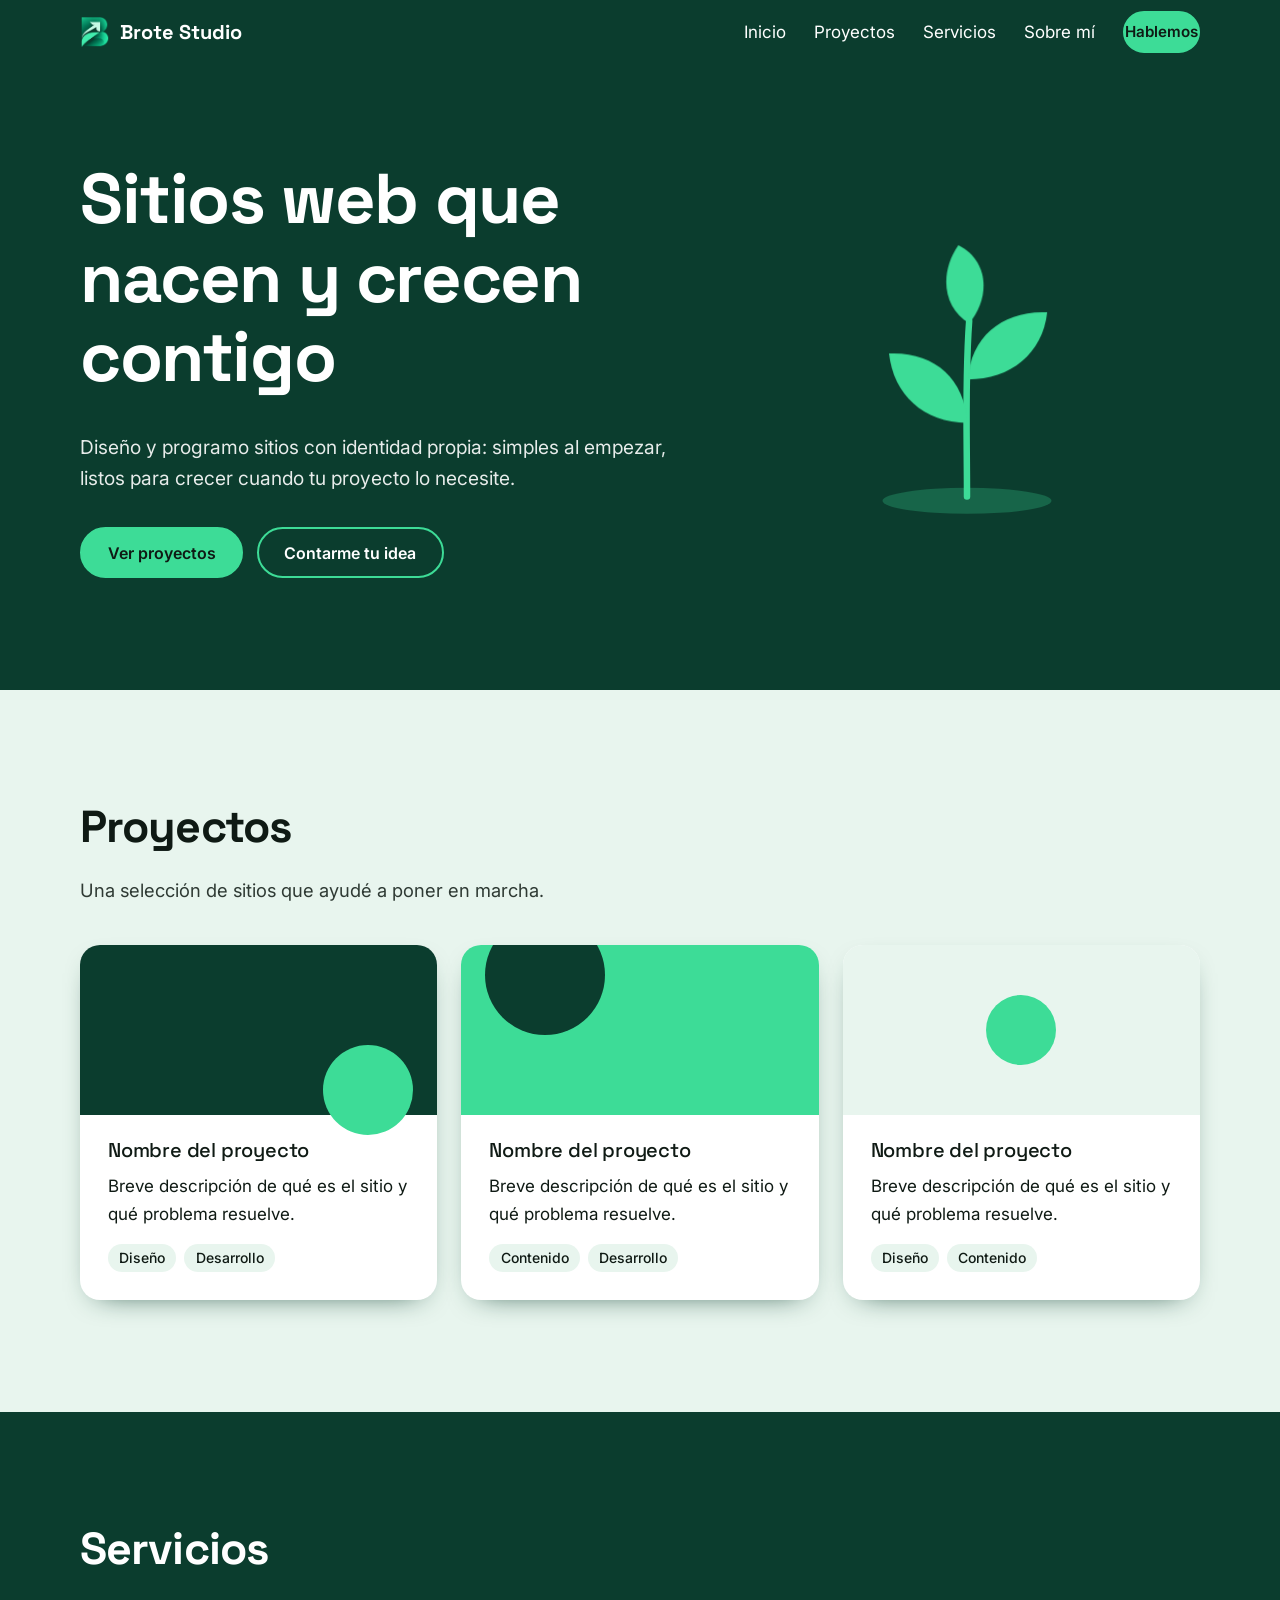
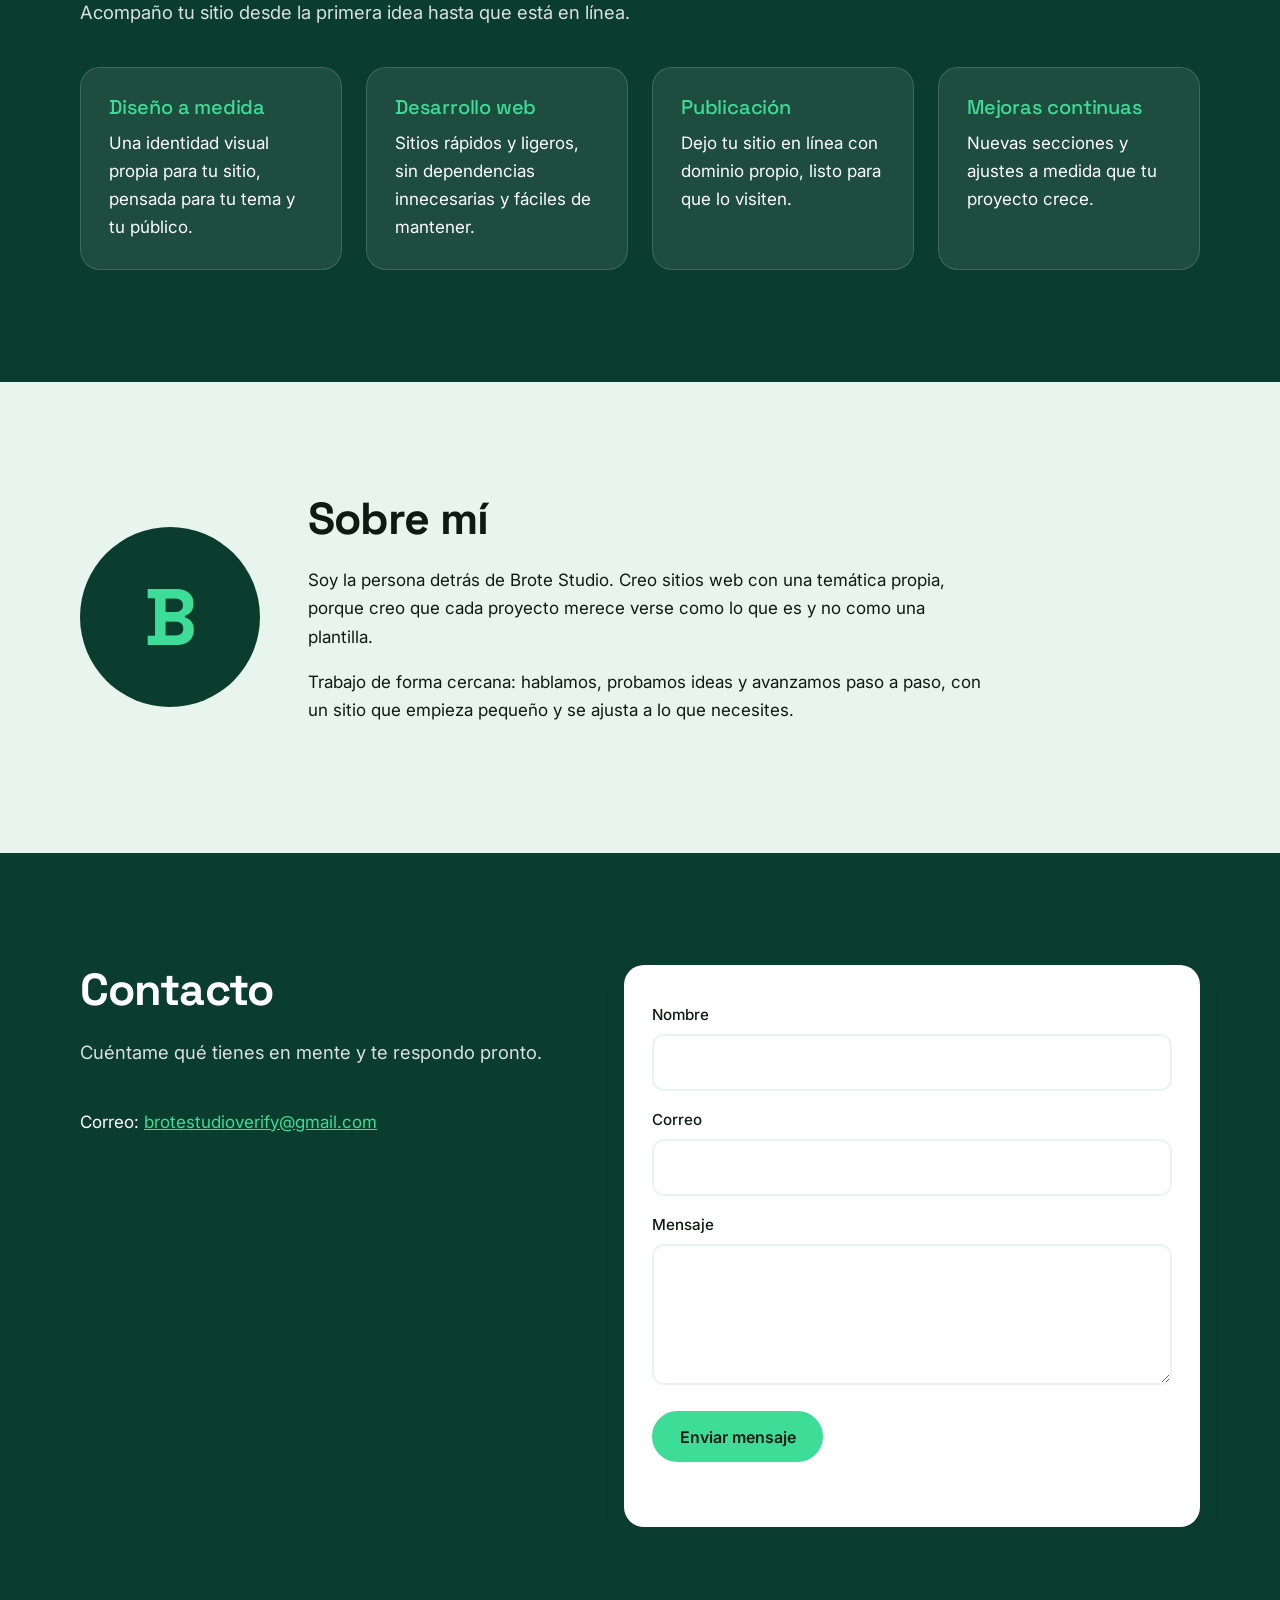
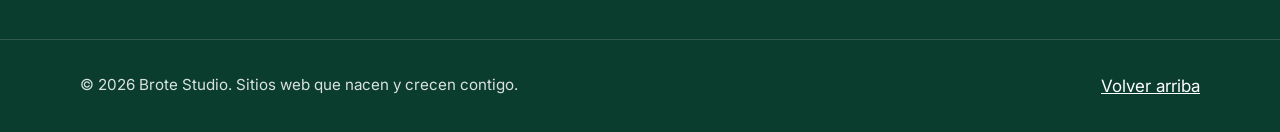
==== index.html @ 5f154ade "Add files via upload" ====
<!DOCTYPE html>
<html lang="es">
<head>
  <meta charset="UTF-8">
  <meta name="viewport" content="width=device-width, initial-scale=1">
  <title>Brote Studio · Sitios web que nacen y crecen contigo</title>
  <meta name="description" content="Brote Studio crea sitios web con temática propia, pensados para nacer simples y crecer contigo.">
  <link rel="icon" type="image/png" href="favicon.png">
  <link rel="preconnect" href="https://fonts.googleapis.com">
  <link rel="preconnect" href="https://fonts.gstatic.com" crossorigin>
  <link href="https://fonts.googleapis.com/css2?family=Inter:wght@400;500;600&family=Space+Grotesk:wght@500;700&display=swap" rel="stylesheet">
  <link rel="stylesheet" href="styles.css">
</head>
<body>

<header class="site-header" id="top">
  <div class="wrap bar">
    <a href="#inicio" class="logo"><img src="logo.png" alt="" width="30" height="32"><span>Brote Studio</span></a>
    <button class="menu-btn" aria-label="Abrir menú" aria-expanded="false" aria-controls="menu">
      <span></span><span></span>
    </button>
    <nav id="menu" class="menu" aria-label="Principal">
      <a href="#inicio">Inicio</a>
      <a href="#proyectos">Proyectos</a>
      <a href="#servicios">Servicios</a>
      <a href="#sobre-mi">Sobre mí</a>
      <a href="#contacto" class="btn btn-small">Hablemos</a>
    </nav>
  </div>
</header>

<main>

  <!-- INICIO -->
  <section class="hero" id="inicio">
    <div class="wrap hero-grid">
      <div class="hero-text">
        <h1>Sitios web que nacen y crecen contigo</h1>
        <p class="lead">Diseño y programo sitios con identidad propia: simples al empezar, listos para crecer cuando tu proyecto lo necesite.</p>
        <div class="actions">
          <a href="#proyectos" class="btn">Ver proyectos</a>
          <a href="#contacto" class="btn btn-ghost">Contarme tu idea</a>
        </div>
      </div>

      <!-- El brote crece una sola vez al cargar la página -->
      <svg class="sprout" viewBox="0 0 240 280" role="img" aria-label="Un brote verde que crece desde la tierra">
        <ellipse class="soil" cx="120" cy="262" rx="78" ry="12"/>
        <path class="stem" d="M120 258 C120 200 118 150 122 96"/>
        <path class="leaf l1" d="M120 190 C80 190 52 164 48 126 C88 124 118 148 120 190Z"/>
        <path class="leaf l2" d="M121 150 C160 150 190 126 194 88 C154 86 123 110 121 150Z"/>
        <path class="leaf l3" d="M122 98 C98 84 94 52 112 26 C140 40 142 74 122 98Z"/>
      </svg>
    </div>
  </section>

  <!-- PROYECTOS -->
  <section class="section" id="proyectos">
    <div class="wrap">
      <h2>Proyectos</h2>
      <p class="section-intro">Una selección de sitios que ayudé a poner en marcha.</p>

      <!-- TODO: reemplaza título, descripción y etiquetas por tus proyectos reales (temática PENDIENTE). -->
      <div class="grid projects">
        <article class="card project">
          <div class="thumb t1" aria-hidden="true"></div>
          <h3>Nombre del proyecto</h3>
          <p>Breve descripción de qué es el sitio y qué problema resuelve.</p>
          <ul class="tags"><li>Diseño</li><li>Desarrollo</li></ul>
        </article>
        <article class="card project">
          <div class="thumb t2" aria-hidden="true"></div>
          <h3>Nombre del proyecto</h3>
          <p>Breve descripción de qué es el sitio y qué problema resuelve.</p>
          <ul class="tags"><li>Contenido</li><li>Desarrollo</li></ul>
        </article>
        <article class="card project">
          <div class="thumb t3" aria-hidden="true"></div>
          <h3>Nombre del proyecto</h3>
          <p>Breve descripción de qué es el sitio y qué problema resuelve.</p>
          <ul class="tags"><li>Diseño</li><li>Contenido</li></ul>
        </article>
      </div>
    </div>
  </section>

  <!-- SERVICIOS -->
  <section class="section dark" id="servicios">
    <div class="wrap">
      <h2>Servicios</h2>
      <p class="section-intro">Acompaño tu sitio desde la primera idea hasta que está en línea.</p>

      <div class="grid services">
        <article class="card">
          <h3>Diseño a medida</h3>
          <p>Una identidad visual propia para tu sitio, pensada para tu tema y tu público.</p>
        </article>
        <article class="card">
          <h3>Desarrollo web</h3>
          <p>Sitios rápidos y ligeros, sin dependencias innecesarias y fáciles de mantener.</p>
        </article>
        <article class="card">
          <h3>Publicación</h3>
          <p>Dejo tu sitio en línea con dominio propio, listo para que lo visiten.</p>
        </article>
        <article class="card">
          <h3>Mejoras continuas</h3>
          <p>Nuevas secciones y ajustes a medida que tu proyecto crece.</p>
        </article>
      </div>
    </div>
  </section>

  <!-- SOBRE MÍ -->
  <section class="section" id="sobre-mi">
    <div class="wrap about">
      <div class="avatar" aria-hidden="true">B</div>
      <div>
        <h2>Sobre mí</h2>
        <!-- TODO: escribe aquí tu historia con tus propias palabras. -->
        <p>Soy la persona detrás de Brote Studio. Creo sitios web con una temática propia, porque creo que cada proyecto merece verse como lo que es y no como una plantilla.</p>
        <p>Trabajo de forma cercana: hablamos, probamos ideas y avanzamos paso a paso, con un sitio que empieza pequeño y se ajusta a lo que necesites.</p>
      </div>
    </div>
  </section>

  <!-- CONTACTO -->
  <section class="section dark" id="contacto">
    <div class="wrap contact">
      <div>
        <h2>Contacto</h2>
        <p class="section-intro">Cuéntame qué tienes en mente y te respondo pronto.</p>
        <!-- TODO: cuando tengas Instagram, agrega aquí: <li>Instagram: <a href="https://instagram.com/TU_USUARIO">@TU_USUARIO</a></li> -->
        <ul class="contact-list">
          <li>Correo: <a href="mailto:brotestudioverify@gmail.com">brotestudioverify@gmail.com</a></li>
        </ul>
      </div>

      <form class="card form" id="contact-form" novalidate>
        <label for="nombre">Nombre</label>
        <input id="nombre" name="nombre" type="text" autocomplete="name" required>
        <label for="correo">Correo</label>
        <input id="correo" name="correo" type="email" autocomplete="email" required>
        <label for="mensaje">Mensaje</label>
        <textarea id="mensaje" name="mensaje" rows="4" required></textarea>
        <button type="submit" class="btn">Enviar mensaje</button>
        <p class="form-msg" id="form-msg" role="status"></p>
      </form>
    </div>
  </section>

</main>

<footer class="site-footer">
  <div class="wrap">
    <p>© <span id="year">2026</span> Brote Studio. Sitios web que nacen y crecen contigo.</p>
    <a href="#top">Volver arriba</a>
  </div>
</footer>

<script src="script.js"></script>
</body>
</html>
---- styles.css ----
:root {
  --verde-bosque: #0B3D2E;
  --verde-menta: #3DDC97;
  --verde-salvia: #E8F5EE;
  --casi-negro: #0F1A14;
  --blanco: #FFFFFF;

  --radio: 20px;
  --radio-sm: 12px;
  --fuente-titulo: "Space Grotesk", system-ui, sans-serif;
  --fuente-texto: "Inter", system-ui, sans-serif;
}

*, *::before, *::after { box-sizing: border-box; }
html { scroll-behavior: smooth; scroll-padding-top: 72px; }
body {
  margin: 0;
  font-family: var(--fuente-texto);
  font-size: 1.0625rem;
  line-height: 1.65;
  color: var(--casi-negro);
  background: var(--verde-salvia);
}
img, svg { max-width: 100%; display: block; }
a { color: inherit; }
:focus-visible { outline: 3px solid var(--verde-menta); outline-offset: 3px; border-radius: 6px; }

h1, h2, h3 { font-family: var(--fuente-titulo); line-height: 1.12; margin: 0 0 .5em; letter-spacing: -0.02em; }
h1 { font-size: clamp(2.4rem, 8vw, 4.4rem); font-weight: 700; }
h2 { font-size: clamp(1.9rem, 5vw, 2.8rem); font-weight: 700; }
h3 { font-size: 1.25rem; font-weight: 500; letter-spacing: -0.01em; }
p { margin: 0 0 1em; max-width: 62ch; }

.wrap { width: min(1120px, 100% - 2.5rem); margin-inline: auto; }

/* Botones */
.btn {
  display: inline-block;
  padding: .85em 1.6em;
  border: 2px solid var(--verde-menta);
  border-radius: 999px;
  background: var(--verde-menta);
  color: var(--casi-negro);
  font: 600 1rem var(--fuente-texto);
  text-decoration: none;
  cursor: pointer;
  transition: transform .2s, background .2s, color .2s;
}
.btn:hover { transform: translateY(-2px); }
.btn-ghost { background: transparent; color: var(--blanco); }
.btn-ghost:hover { background: var(--verde-menta); color: var(--casi-negro); }
.btn-small { padding: .5em 1.2em; font-size: .95rem; }

/* Cabecera */
.site-header {
  position: sticky; top: 0; z-index: 20;
  background: var(--verde-bosque);
  color: var(--blanco);
}
.bar { display: flex; align-items: center; justify-content: space-between; min-height: 64px; }
.logo { display: flex; align-items: center; gap: .6rem; font: 700 1.25rem var(--fuente-titulo); text-decoration: none; }
.logo img { width: 30px; height: auto; }
.menu {
  position: absolute; top: 64px; left: 0; right: 0;
  display: none; flex-direction: column; gap: .25rem;
  padding: 1rem 1.25rem 1.5rem;
  background: var(--verde-bosque);
}
.menu.open { display: flex; }
.menu a { padding: .6rem 0; text-decoration: none; }
.menu a:not(.btn):hover { color: var(--verde-menta); }
.menu .btn { margin-top: .5rem; text-align: center; }
.menu-btn { background: none; border: 0; width: 44px; height: 44px; cursor: pointer; display: grid; place-content: center; gap: 7px; }
.menu-btn span { display: block; width: 24px; height: 2px; background: var(--blanco); border-radius: 2px; }

/* Hero */
.hero { background: var(--verde-bosque); color: var(--blanco); padding: 4rem 0 5rem; overflow: hidden; }
.hero-grid { display: grid; gap: 3rem; align-items: center; }
.lead { font-size: 1.2rem; opacity: .9; }
.actions { display: flex; flex-wrap: wrap; gap: .85rem; margin-top: 2rem; }
.sprout { width: min(260px, 70%); margin-inline: auto; overflow: visible; }
.sprout .soil { fill: var(--verde-menta); opacity: .25; }
.sprout .stem { fill: none; stroke: var(--verde-menta); stroke-width: 6; stroke-linecap: round; stroke-dasharray: 170; stroke-dashoffset: 170; animation: grow 1.6s .3s ease-out forwards; }
.sprout .leaf { fill: var(--verde-menta); transform-box: fill-box; opacity: 0; transform: scale(0); animation: unfold .7s ease-out forwards; }
.sprout .l1 { transform-origin: 100% 100%; animation-delay: 1.0s; }
.sprout .l2 { transform-origin: 0% 100%; animation-delay: 1.4s; }
.sprout .l3 { transform-origin: 50% 100%; animation-delay: 1.8s; }
@keyframes grow { to { stroke-dashoffset: 0; } }
@keyframes unfold { to { opacity: 1; transform: scale(1); } }

/* Secciones */
.section { padding: 5rem 0; }
.section.dark { background: var(--verde-bosque); color: var(--blanco); }
.section-intro { font-size: 1.15rem; margin-bottom: 2.5rem; opacity: .85; }

.grid { display: grid; gap: 1.5rem; }
.card { background: var(--blanco); color: var(--casi-negro); border-radius: var(--radio); padding: 1.75rem; box-shadow: 0 10px 30px -18px var(--verde-bosque); }
.card p { margin-bottom: 0; }

/* Proyectos */
.project { padding: 0 0 1.75rem; overflow: hidden; transition: transform .25s; }
.project:hover { transform: translateY(-4px); }
.project h3, .project p, .project .tags { margin-inline: 1.75rem; }
.thumb { height: 170px; margin-bottom: 1.5rem; background: var(--verde-bosque); position: relative; }
.thumb::after { content: ""; position: absolute; border-radius: 50%; background: var(--verde-menta); }
.t1::after { width: 90px; height: 90px; right: 24px; bottom: -20px; }
.t2 { background: var(--verde-menta); }
.t2::after { width: 120px; height: 120px; left: 24px; top: -30px; background: var(--verde-bosque); }
.t3 { background: var(--verde-salvia); }
.t3::after { width: 70px; height: 70px; left: 50%; top: 50%; translate: -50% -50%; background: var(--verde-menta); }
.tags { list-style: none; padding: 0; margin-top: 1rem; margin-bottom: 0; display: flex; flex-wrap: wrap; gap: .5rem; }
.tags li { padding: .2em .8em; border-radius: 999px; background: var(--verde-salvia); font-size: .875rem; font-weight: 500; }

/* Servicios */
.services .card { background: color-mix(in srgb, var(--blanco) 8%, transparent); color: var(--blanco); box-shadow: none; border: 1px solid color-mix(in srgb, var(--blanco) 15%, transparent); }
.services h3 { color: var(--verde-menta); }

/* Sobre mí */
.about { display: grid; gap: 2rem; align-items: center; }
.avatar { width: 140px; height: 140px; border-radius: 50%; background: var(--verde-bosque); color: var(--verde-menta); display: grid; place-content: center; font: 700 4rem var(--fuente-titulo); }

/* Contacto */
.contact { display: grid; gap: 2.5rem; align-items: start; }
.contact-list { list-style: none; padding: 0; margin: 0; }
.contact-list li { margin-bottom: .5rem; }
.contact-list a { color: var(--verde-menta); }
.form { display: grid; gap: .4rem; }
.form label { font-weight: 500; font-size: .95rem; margin-top: .6rem; }
.form input, .form textarea {
  width: 100%; padding: .75em 1em;
  border: 2px solid var(--verde-salvia); border-radius: var(--radio-sm);
  font: inherit; color: var(--casi-negro); background: var(--blanco);
}
.form input:focus, .form textarea:focus { outline: none; border-color: var(--verde-menta); }
.form .btn { margin-top: 1.2rem; justify-self: start; }
.form-msg { min-height: 1.5em; margin-top: .5rem !important; font-size: .95rem; }

/* Pie */
.site-footer { background: var(--verde-bosque); color: var(--blanco); padding: 2rem 0; border-top: 1px solid color-mix(in srgb, var(--blanco) 15%, transparent); }
.site-footer .wrap { display: flex; flex-wrap: wrap; gap: 1rem; justify-content: space-between; }
.site-footer p { margin: 0; opacity: .85; font-size: .95rem; }
.site-footer a:hover { color: var(--verde-menta); }

/* Tablet y escritorio */
@media (min-width: 760px) {
  .menu-btn { display: none; }
  .menu { position: static; display: flex; flex-direction: row; align-items: center; gap: 1.75rem; padding: 0; }
  .menu .btn { margin: 0; }
  .hero { padding: 6rem 0 7rem; }
  .hero-grid { grid-template-columns: 1.3fr 1fr; }
  .section { padding: 7rem 0; }
  .projects { grid-template-columns: repeat(3, 1fr); }
  .services { grid-template-columns: repeat(2, 1fr); }
  .about { grid-template-columns: 180px 1fr; gap: 3rem; }
  .avatar { width: 180px; height: 180px; font-size: 5rem; }
  .contact { grid-template-columns: 1fr 1.2fr; gap: 4rem; }
}
@media (min-width: 1000px) { .services { grid-template-columns: repeat(4, 1fr); } }

@media (prefers-reduced-motion: reduce) {
  html { scroll-behavior: auto; }
  * { transition: none !important; }
  .sprout .stem { animation: none; stroke-dashoffset: 0; }
  .sprout .leaf { animation: none; opacity: 1; transform: none; }
}
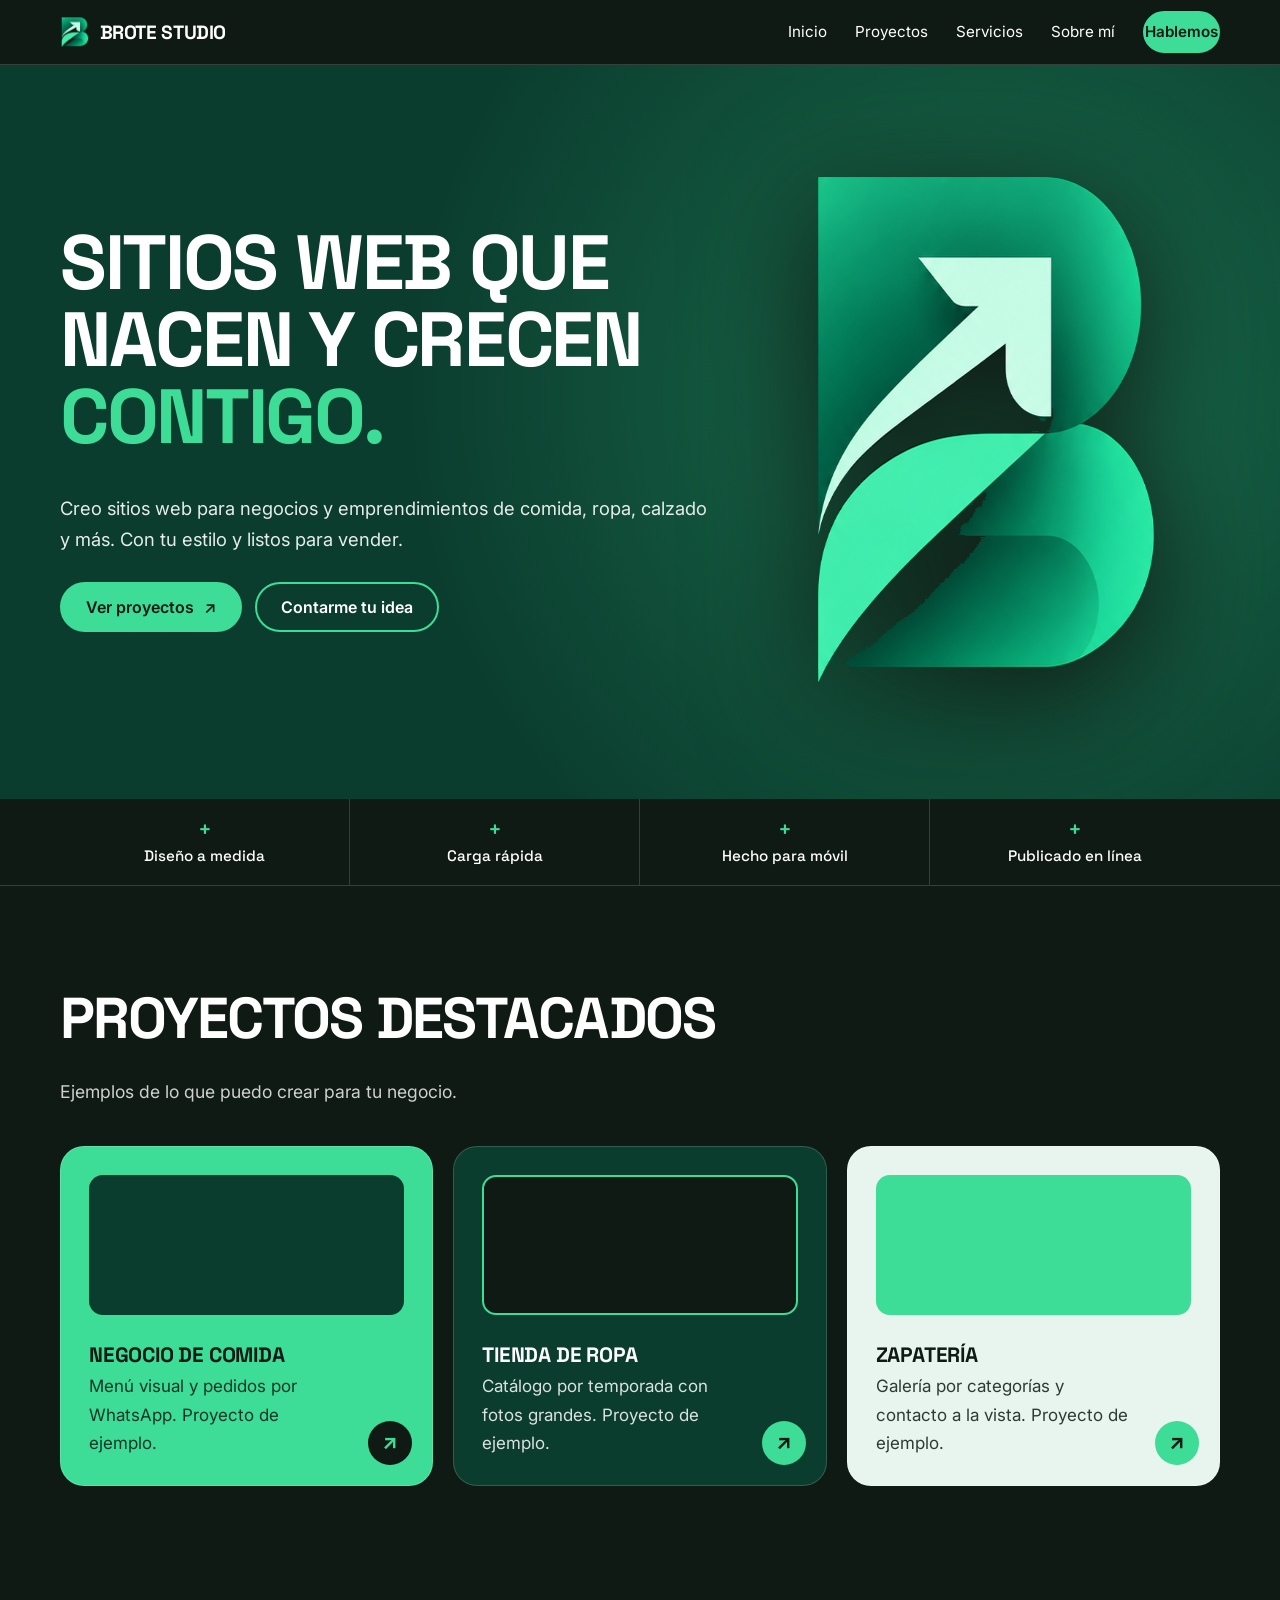
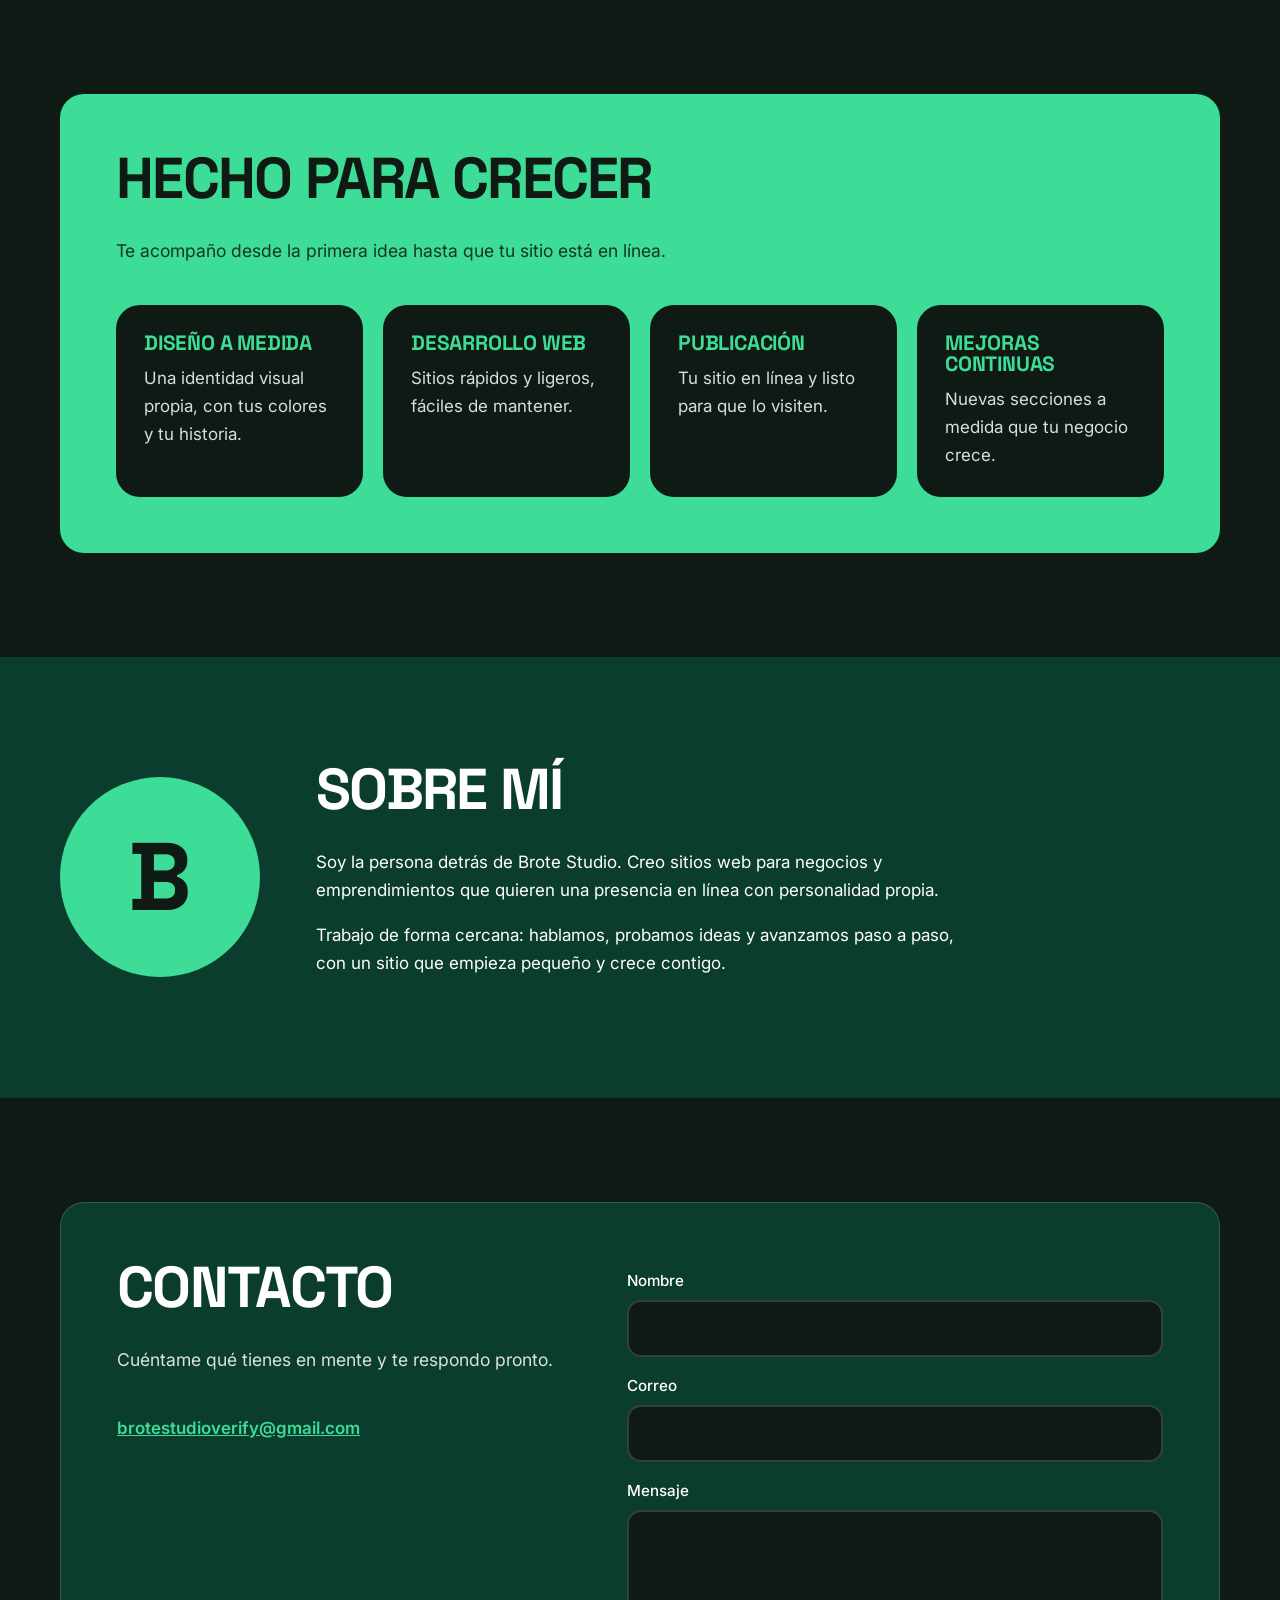
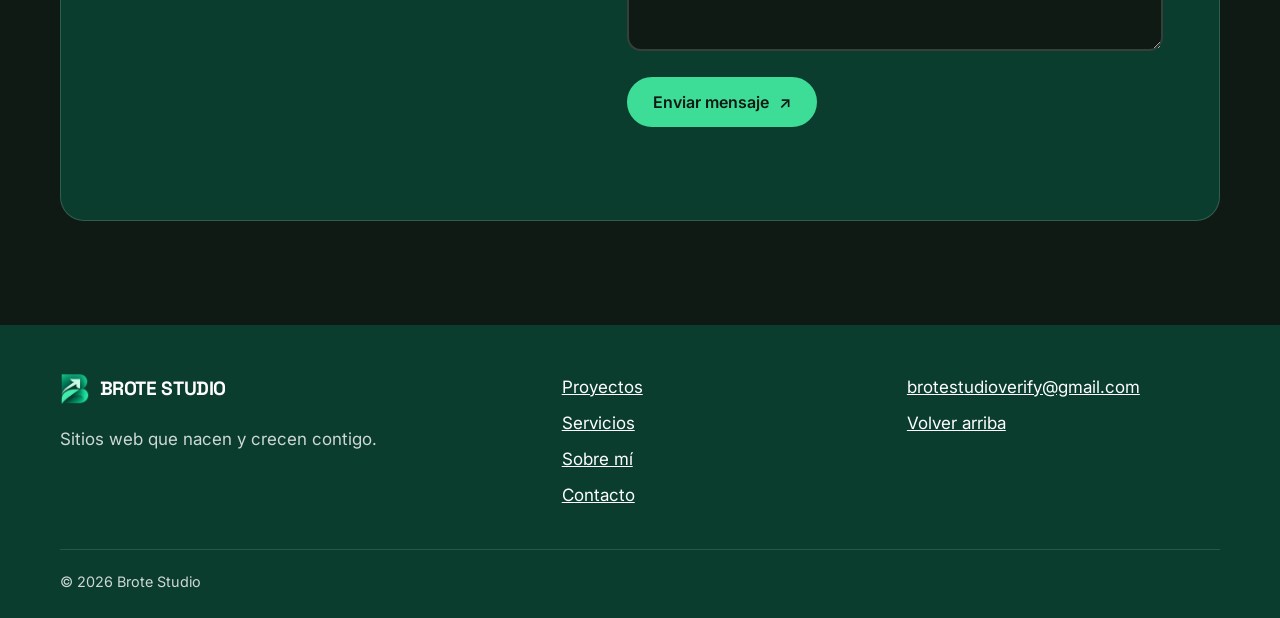
==== commit e5ab3829: "Add files via upload" ====
--- a/index.html
+++ b/index.html
@@ -4,7 +4,7 @@
   <meta charset="UTF-8">
   <meta name="viewport" content="width=device-width, initial-scale=1">
   <title>Brote Studio · Sitios web que nacen y crecen contigo</title>
-  <meta name="description" content="Brote Studio crea sitios web con temática propia, pensados para nacer simples y crecer contigo.">
+  <meta name="description" content="Brote Studio crea sitios web para negocios y emprendimientos: comida, ropa, calzado y más.">
   <link rel="icon" type="image/png" href="favicon.png">
   <link rel="preconnect" href="https://fonts.googleapis.com">
   <link rel="preconnect" href="https://fonts.gstatic.com" crossorigin>
@@ -16,9 +16,7 @@
 <header class="site-header" id="top">
   <div class="wrap bar">
     <a href="#inicio" class="logo"><img src="logo.png" alt="" width="30" height="32"><span>Brote Studio</span></a>
-    <button class="menu-btn" aria-label="Abrir menú" aria-expanded="false" aria-controls="menu">
-      <span></span><span></span>
-    </button>
+    <button class="menu-btn" aria-label="Abrir menú" aria-expanded="false" aria-controls="menu"><span></span><span></span></button>
     <nav id="menu" class="menu" aria-label="Principal">
       <a href="#inicio">Inicio</a>
       <a href="#proyectos">Proyectos</a>
@@ -34,128 +32,132 @@
   <!-- INICIO -->
   <section class="hero" id="inicio">
     <div class="wrap hero-grid">
-      <div class="hero-text">
-        <h1>Sitios web que nacen y crecen contigo</h1>
-        <p class="lead">Diseño y programo sitios con identidad propia: simples al empezar, listos para crecer cuando tu proyecto lo necesite.</p>
+      <div>
+        <h1><span class="line">Sitios web que</span> <span class="line">nacen y crecen</span> <span class="line">contigo.</span></h1>
+        <p class="lead">Creo sitios web para negocios y emprendimientos de comida, ropa, calzado y más. Con tu estilo y listos para vender.</p>
         <div class="actions">
-          <a href="#proyectos" class="btn">Ver proyectos</a>
+          <a href="#proyectos" class="btn">Ver proyectos <span class="arrow" aria-hidden="true">↗</span></a>
           <a href="#contacto" class="btn btn-ghost">Contarme tu idea</a>
         </div>
       </div>
+      <div class="hero-art" aria-hidden="true"><img src="logo-grande.png" alt="" width="520" height="550"></div>
+    </div>
+  </section>
 
-      <!-- El brote crece una sola vez al cargar la página -->
-      <svg class="sprout" viewBox="0 0 240 280" role="img" aria-label="Un brote verde que crece desde la tierra">
-        <ellipse class="soil" cx="120" cy="262" rx="78" ry="12"/>
-        <path class="stem" d="M120 258 C120 200 118 150 122 96"/>
-        <path class="leaf l1" d="M120 190 C80 190 52 164 48 126 C88 124 118 148 120 190Z"/>
-        <path class="leaf l2" d="M121 150 C160 150 190 126 194 88 C154 86 123 110 121 150Z"/>
-        <path class="leaf l3" d="M122 98 C98 84 94 52 112 26 C140 40 142 74 122 98Z"/>
-      </svg>
-    </div>
+  <!-- Franja de valores -->
+  <section class="strip" aria-label="Lo que incluye cada sitio">
+    <ul class="wrap">
+      <li>Diseño a medida</li>
+      <li>Carga rápida</li>
+      <li>Hecho para móvil</li>
+      <li>Publicado en línea</li>
+    </ul>
   </section>
 
   <!-- PROYECTOS -->
   <section class="section" id="proyectos">
     <div class="wrap">
-      <h2>Proyectos</h2>
-      <p class="section-intro">Una selección de sitios que ayudé a poner en marcha.</p>
-
-      <!-- TODO: reemplaza título, descripción y etiquetas por tus proyectos reales (temática PENDIENTE). -->
+      <div class="head">
+        <h2>Proyectos destacados</h2>
+        <p class="section-intro">Ejemplos de lo que puedo crear para tu negocio.</p>
+      </div>
+      <!-- TODO: reemplaza por tus proyectos reales cuando los tengas. -->
       <div class="grid projects">
-        <article class="card project">
-          <div class="thumb t1" aria-hidden="true"></div>
-          <h3>Nombre del proyecto</h3>
-          <p>Breve descripción de qué es el sitio y qué problema resuelve.</p>
-          <ul class="tags"><li>Diseño</li><li>Desarrollo</li></ul>
+        <article class="card project p1">
+          <div class="shape" aria-hidden="true"></div>
+          <h3>Negocio de comida</h3>
+          <p>Menú visual y pedidos por WhatsApp. Proyecto de ejemplo.</p>
+          <span class="go" aria-hidden="true">↗</span>
         </article>
-        <article class="card project">
-          <div class="thumb t2" aria-hidden="true"></div>
-          <h3>Nombre del proyecto</h3>
-          <p>Breve descripción de qué es el sitio y qué problema resuelve.</p>
-          <ul class="tags"><li>Contenido</li><li>Desarrollo</li></ul>
+        <article class="card project p2">
+          <div class="shape" aria-hidden="true"></div>
+          <h3>Tienda de ropa</h3>
+          <p>Catálogo por temporada con fotos grandes. Proyecto de ejemplo.</p>
+          <span class="go" aria-hidden="true">↗</span>
         </article>
-        <article class="card project">
-          <div class="thumb t3" aria-hidden="true"></div>
-          <h3>Nombre del proyecto</h3>
-          <p>Breve descripción de qué es el sitio y qué problema resuelve.</p>
-          <ul class="tags"><li>Diseño</li><li>Contenido</li></ul>
+        <article class="card project p3">
+          <div class="shape" aria-hidden="true"></div>
+          <h3>Zapatería</h3>
+          <p>Galería por categorías y contacto a la vista. Proyecto de ejemplo.</p>
+          <span class="go" aria-hidden="true">↗</span>
         </article>
       </div>
     </div>
   </section>
 
   <!-- SERVICIOS -->
-  <section class="section dark" id="servicios">
+  <section class="section" id="servicios">
     <div class="wrap">
-      <h2>Servicios</h2>
-      <p class="section-intro">Acompaño tu sitio desde la primera idea hasta que está en línea.</p>
-
-      <div class="grid services">
-        <article class="card">
-          <h3>Diseño a medida</h3>
-          <p>Una identidad visual propia para tu sitio, pensada para tu tema y tu público.</p>
-        </article>
-        <article class="card">
-          <h3>Desarrollo web</h3>
-          <p>Sitios rápidos y ligeros, sin dependencias innecesarias y fáciles de mantener.</p>
-        </article>
-        <article class="card">
-          <h3>Publicación</h3>
-          <p>Dejo tu sitio en línea con dominio propio, listo para que lo visiten.</p>
-        </article>
-        <article class="card">
-          <h3>Mejoras continuas</h3>
-          <p>Nuevas secciones y ajustes a medida que tu proyecto crece.</p>
-        </article>
+      <div class="panel">
+        <h2>Hecho para crecer</h2>
+        <p class="section-intro">Te acompaño desde la primera idea hasta que tu sitio está en línea.</p>
+        <div class="grid services">
+          <article class="card"><h3>Diseño a medida</h3><p>Una identidad visual propia, con tus colores y tu historia.</p></article>
+          <article class="card"><h3>Desarrollo web</h3><p>Sitios rápidos y ligeros, fáciles de mantener.</p></article>
+          <article class="card"><h3>Publicación</h3><p>Tu sitio en línea y listo para que lo visiten.</p></article>
+          <article class="card"><h3>Mejoras continuas</h3><p>Nuevas secciones a medida que tu negocio crece.</p></article>
+        </div>
       </div>
     </div>
   </section>
 
   <!-- SOBRE MÍ -->
-  <section class="section" id="sobre-mi">
+  <section class="section about-sec" id="sobre-mi">
     <div class="wrap about">
       <div class="avatar" aria-hidden="true">B</div>
       <div>
         <h2>Sobre mí</h2>
         <!-- TODO: escribe aquí tu historia con tus propias palabras. -->
-        <p>Soy la persona detrás de Brote Studio. Creo sitios web con una temática propia, porque creo que cada proyecto merece verse como lo que es y no como una plantilla.</p>
-        <p>Trabajo de forma cercana: hablamos, probamos ideas y avanzamos paso a paso, con un sitio que empieza pequeño y se ajusta a lo que necesites.</p>
+        <p>Soy la persona detrás de Brote Studio. Creo sitios web para negocios y emprendimientos que quieren una presencia en línea con personalidad propia.</p>
+        <p>Trabajo de forma cercana: hablamos, probamos ideas y avanzamos paso a paso, con un sitio que empieza pequeño y crece contigo.</p>
       </div>
     </div>
   </section>
 
   <!-- CONTACTO -->
-  <section class="section dark" id="contacto">
-    <div class="wrap contact">
-      <div>
-        <h2>Contacto</h2>
-        <p class="section-intro">Cuéntame qué tienes en mente y te respondo pronto.</p>
-        <!-- TODO: cuando tengas Instagram, agrega aquí: <li>Instagram: <a href="https://instagram.com/TU_USUARIO">@TU_USUARIO</a></li> -->
-        <ul class="contact-list">
-          <li>Correo: <a href="mailto:brotestudioverify@gmail.com">brotestudioverify@gmail.com</a></li>
-        </ul>
+  <section class="section" id="contacto">
+    <div class="wrap">
+      <div class="panel contact">
+        <div>
+          <h2>Contacto</h2>
+          <p class="section-intro">Cuéntame qué tienes en mente y te respondo pronto.</p>
+          <!-- TODO: cuando tengas Instagram, agrégalo aquí y en el pie de página. -->
+          <p><a class="mail" href="mailto:brotestudioverify@gmail.com">brotestudioverify@gmail.com</a></p>
+        </div>
+        <form class="form" id="contact-form" novalidate>
+          <label for="nombre">Nombre</label>
+          <input id="nombre" name="nombre" type="text" autocomplete="name" required>
+          <label for="correo">Correo</label>
+          <input id="correo" name="correo" type="email" autocomplete="email" required>
+          <label for="mensaje">Mensaje</label>
+          <textarea id="mensaje" name="mensaje" rows="4" required></textarea>
+          <button type="submit" class="btn">Enviar mensaje <span class="arrow" aria-hidden="true">↗</span></button>
+          <p class="form-msg" id="form-msg" role="status"></p>
+        </form>
       </div>
-
-      <form class="card form" id="contact-form" novalidate>
-        <label for="nombre">Nombre</label>
-        <input id="nombre" name="nombre" type="text" autocomplete="name" required>
-        <label for="correo">Correo</label>
-        <input id="correo" name="correo" type="email" autocomplete="email" required>
-        <label for="mensaje">Mensaje</label>
-        <textarea id="mensaje" name="mensaje" rows="4" required></textarea>
-        <button type="submit" class="btn">Enviar mensaje</button>
-        <p class="form-msg" id="form-msg" role="status"></p>
-      </form>
     </div>
   </section>
 
 </main>
 
 <footer class="site-footer">
-  <div class="wrap">
-    <p>© <span id="year">2026</span> Brote Studio. Sitios web que nacen y crecen contigo.</p>
-    <a href="#top">Volver arriba</a>
+  <div class="wrap foot">
+    <div>
+      <a href="#inicio" class="logo"><img src="logo.png" alt="" width="30" height="32"><span>Brote Studio</span></a>
+      <p>Sitios web que nacen y crecen contigo.</p>
+    </div>
+    <nav aria-label="Pie de página">
+      <a href="#proyectos">Proyectos</a>
+      <a href="#servicios">Servicios</a>
+      <a href="#sobre-mi">Sobre mí</a>
+      <a href="#contacto">Contacto</a>
+    </nav>
+    <div>
+      <a href="mailto:brotestudioverify@gmail.com">brotestudioverify@gmail.com</a>
+      <a href="#top">Volver arriba</a>
+    </div>
   </div>
+  <div class="wrap copy">© <span id="year">2026</span> Brote Studio</div>
 </footer>
 
 <script src="script.js"></script>
--- a/styles.css
+++ b/styles.css
@@ -5,161 +5,139 @@
   --casi-negro: #0F1A14;
   --blanco: #FFFFFF;
 
-  --radio: 20px;
-  --radio-sm: 12px;
+  --radio: 24px;
+  --radio-sm: 14px;
   --fuente-titulo: "Space Grotesk", system-ui, sans-serif;
   --fuente-texto: "Inter", system-ui, sans-serif;
+  --linea: color-mix(in srgb, var(--blanco) 16%, transparent);
 }
 
 *, *::before, *::after { box-sizing: border-box; }
 html { scroll-behavior: smooth; scroll-padding-top: 72px; }
-body {
-  margin: 0;
-  font-family: var(--fuente-texto);
-  font-size: 1.0625rem;
-  line-height: 1.65;
-  color: var(--casi-negro);
-  background: var(--verde-salvia);
-}
-img, svg { max-width: 100%; display: block; }
+body { margin: 0; font: 1.0625rem/1.65 var(--fuente-texto); color: var(--blanco); background: var(--casi-negro); }
+img { max-width: 100%; display: block; }
 a { color: inherit; }
 :focus-visible { outline: 3px solid var(--verde-menta); outline-offset: 3px; border-radius: 6px; }
 
-h1, h2, h3 { font-family: var(--fuente-titulo); line-height: 1.12; margin: 0 0 .5em; letter-spacing: -0.02em; }
-h1 { font-size: clamp(2.4rem, 8vw, 4.4rem); font-weight: 700; }
-h2 { font-size: clamp(1.9rem, 5vw, 2.8rem); font-weight: 700; }
-h3 { font-size: 1.25rem; font-weight: 500; letter-spacing: -0.01em; }
-p { margin: 0 0 1em; max-width: 62ch; }
-
-.wrap { width: min(1120px, 100% - 2.5rem); margin-inline: auto; }
+h1, h2, h3 { font-family: var(--fuente-titulo); margin: 0 0 .5em; text-transform: uppercase; letter-spacing: -0.03em; line-height: 1; }
+h1 { font-size: clamp(2.3rem, 7vw, 4.8rem); font-weight: 700; }
+h2 { font-size: clamp(2rem, 6vw, 3.6rem); font-weight: 700; }
+h3 { font-size: 1.3rem; font-weight: 700; letter-spacing: -0.01em; }
+p { margin: 0 0 1em; max-width: 60ch; }
+.wrap { width: min(1160px, 100% - 2.5rem); margin-inline: auto; }
 
 /* Botones */
-.btn {
-  display: inline-block;
-  padding: .85em 1.6em;
-  border: 2px solid var(--verde-menta);
-  border-radius: 999px;
-  background: var(--verde-menta);
-  color: var(--casi-negro);
-  font: 600 1rem var(--fuente-texto);
-  text-decoration: none;
-  cursor: pointer;
-  transition: transform .2s, background .2s, color .2s;
-}
+.btn { display: inline-flex; align-items: center; gap: .6em; padding: .8em 1.5em; border: 2px solid var(--verde-menta); border-radius: 999px; background: var(--verde-menta); color: var(--casi-negro); font: 600 1rem var(--fuente-texto); text-decoration: none; cursor: pointer; transition: transform .2s, background .2s, color .2s; }
 .btn:hover { transform: translateY(-2px); }
 .btn-ghost { background: transparent; color: var(--blanco); }
 .btn-ghost:hover { background: var(--verde-menta); color: var(--casi-negro); }
 .btn-small { padding: .5em 1.2em; font-size: .95rem; }
 
 /* Cabecera */
-.site-header {
-  position: sticky; top: 0; z-index: 20;
-  background: var(--verde-bosque);
-  color: var(--blanco);
-}
+.site-header { position: sticky; top: 0; z-index: 20; background: var(--casi-negro); border-bottom: 1px solid var(--linea); }
 .bar { display: flex; align-items: center; justify-content: space-between; min-height: 64px; }
-.logo { display: flex; align-items: center; gap: .6rem; font: 700 1.25rem var(--fuente-titulo); text-decoration: none; }
+.logo { display: flex; align-items: center; gap: .6rem; font: 700 1.2rem var(--fuente-titulo); text-decoration: none; text-transform: uppercase; letter-spacing: -0.02em; }
 .logo img { width: 30px; height: auto; }
-.menu {
-  position: absolute; top: 64px; left: 0; right: 0;
-  display: none; flex-direction: column; gap: .25rem;
-  padding: 1rem 1.25rem 1.5rem;
-  background: var(--verde-bosque);
-}
+.menu { position: absolute; top: 64px; left: 0; right: 0; display: none; flex-direction: column; gap: .25rem; padding: 1rem 1.25rem 1.5rem; background: var(--casi-negro); border-bottom: 1px solid var(--linea); }
 .menu.open { display: flex; }
-.menu a { padding: .6rem 0; text-decoration: none; }
+.menu a { padding: .6rem 0; text-decoration: none; font-size: .95rem; }
 .menu a:not(.btn):hover { color: var(--verde-menta); }
-.menu .btn { margin-top: .5rem; text-align: center; }
+.menu .btn { margin-top: .5rem; justify-content: center; }
 .menu-btn { background: none; border: 0; width: 44px; height: 44px; cursor: pointer; display: grid; place-content: center; gap: 7px; }
 .menu-btn span { display: block; width: 24px; height: 2px; background: var(--blanco); border-radius: 2px; }
 
 /* Hero */
-.hero { background: var(--verde-bosque); color: var(--blanco); padding: 4rem 0 5rem; overflow: hidden; }
-.hero-grid { display: grid; gap: 3rem; align-items: center; }
-.lead { font-size: 1.2rem; opacity: .9; }
-.actions { display: flex; flex-wrap: wrap; gap: .85rem; margin-top: 2rem; }
-.sprout { width: min(260px, 70%); margin-inline: auto; overflow: visible; }
-.sprout .soil { fill: var(--verde-menta); opacity: .25; }
-.sprout .stem { fill: none; stroke: var(--verde-menta); stroke-width: 6; stroke-linecap: round; stroke-dasharray: 170; stroke-dashoffset: 170; animation: grow 1.6s .3s ease-out forwards; }
-.sprout .leaf { fill: var(--verde-menta); transform-box: fill-box; opacity: 0; transform: scale(0); animation: unfold .7s ease-out forwards; }
-.sprout .l1 { transform-origin: 100% 100%; animation-delay: 1.0s; }
-.sprout .l2 { transform-origin: 0% 100%; animation-delay: 1.4s; }
-.sprout .l3 { transform-origin: 50% 100%; animation-delay: 1.8s; }
-@keyframes grow { to { stroke-dashoffset: 0; } }
-@keyframes unfold { to { opacity: 1; transform: scale(1); } }
+.hero { background: radial-gradient(circle at 78% 45%, color-mix(in srgb, var(--verde-menta) 30%, transparent), transparent 55%), var(--verde-bosque); padding: 3.5rem 0 4rem; overflow: hidden; }
+.hero-grid { display: grid; gap: 2.5rem; align-items: center; }
+.line { display: block; opacity: 0; transform: translateY(40px); animation: sube .8s cubic-bezier(.2,.8,.2,1) forwards; }
+.line:nth-child(2) { animation-delay: .15s; }
+.line:nth-child(3) { animation-delay: .3s; color: var(--verde-menta); }
+@keyframes sube { to { opacity: 1; transform: none; } }
+.lead { font-size: 1.15rem; margin-top: 1.5rem; opacity: .9; }
+.actions { display: flex; flex-wrap: wrap; gap: .85rem; margin-top: 1.75rem; }
+.hero-art img { width: min(300px, 65%); margin-inline: auto; filter: drop-shadow(0 30px 60px var(--casi-negro)); }
+
+/* Franja */
+.strip { background: var(--casi-negro); border-bottom: 1px solid var(--linea); }
+.strip ul { list-style: none; margin-block: 0; padding: 0; display: grid; grid-template-columns: 1fr 1fr; }
+.strip li { padding: 1.25rem .5rem; text-align: center; font: 500 .95rem var(--fuente-titulo); border-bottom: 1px solid var(--linea); }
+.strip li::before { content: "+"; display: block; color: var(--verde-menta); font-size: 1.4rem; line-height: 1; margin-bottom: .3rem; }
 
 /* Secciones */
-.section { padding: 5rem 0; }
-.section.dark { background: var(--verde-bosque); color: var(--blanco); }
-.section-intro { font-size: 1.15rem; margin-bottom: 2.5rem; opacity: .85; }
-
-.grid { display: grid; gap: 1.5rem; }
-.card { background: var(--blanco); color: var(--casi-negro); border-radius: var(--radio); padding: 1.75rem; box-shadow: 0 10px 30px -18px var(--verde-bosque); }
-.card p { margin-bottom: 0; }
+.section { padding: 4.5rem 0; }
+.section-intro { font-size: 1.1rem; opacity: .8; margin-bottom: 2.5rem; }
+.grid { display: grid; gap: 1.25rem; }
+.card { background: var(--verde-bosque); border-radius: var(--radio); padding: 1.75rem; }
+.card p { margin: 0; opacity: .85; }
 
 /* Proyectos */
-.project { padding: 0 0 1.75rem; overflow: hidden; transition: transform .25s; }
+.project { position: relative; min-height: 340px; display: flex; flex-direction: column; justify-content: flex-end; overflow: hidden; border: 1px solid var(--linea); transition: transform .25s; }
 .project:hover { transform: translateY(-4px); }
-.project h3, .project p, .project .tags { margin-inline: 1.75rem; }
-.thumb { height: 170px; margin-bottom: 1.5rem; background: var(--verde-bosque); position: relative; }
-.thumb::after { content: ""; position: absolute; border-radius: 50%; background: var(--verde-menta); }
-.t1::after { width: 90px; height: 90px; right: 24px; bottom: -20px; }
-.t2 { background: var(--verde-menta); }
-.t2::after { width: 120px; height: 120px; left: 24px; top: -30px; background: var(--verde-bosque); }
-.t3 { background: var(--verde-salvia); }
-.t3::after { width: 70px; height: 70px; left: 50%; top: 50%; translate: -50% -50%; background: var(--verde-menta); }
-.tags { list-style: none; padding: 0; margin-top: 1rem; margin-bottom: 0; display: flex; flex-wrap: wrap; gap: .5rem; }
-.tags li { padding: .2em .8em; border-radius: 999px; background: var(--verde-salvia); font-size: .875rem; font-weight: 500; }
+.project .shape { position: absolute; top: 1.75rem; left: 1.75rem; right: 1.75rem; height: 140px; border-radius: var(--radio-sm); }
+.project h3, .project p { position: relative; max-width: calc(100% - 3.5rem); }
+.project h3 { margin-bottom: .4rem; }
+.go { position: absolute; right: 1.25rem; bottom: 1.25rem; width: 44px; height: 44px; border-radius: 50%; background: var(--verde-menta); color: var(--casi-negro); display: grid; place-content: center; font-size: 1.3rem; font-weight: 700; }
+.p1 { background: var(--verde-menta); color: var(--casi-negro); }
+.p1 .shape { background: var(--verde-bosque); }
+.p1 .go { background: var(--casi-negro); color: var(--verde-menta); }
+.p2 .shape { background: var(--casi-negro); border: 2px solid var(--verde-menta); }
+.p3 { background: var(--verde-salvia); color: var(--casi-negro); }
+.p3 .shape { background: var(--verde-menta); }
 
 /* Servicios */
-.services .card { background: color-mix(in srgb, var(--blanco) 8%, transparent); color: var(--blanco); box-shadow: none; border: 1px solid color-mix(in srgb, var(--blanco) 15%, transparent); }
+.panel { background: var(--verde-menta); color: var(--casi-negro); border-radius: var(--radio); padding: 2rem 1.5rem; }
+.panel .section-intro { opacity: .85; }
+.services .card { background: var(--casi-negro); color: var(--blanco); }
 .services h3 { color: var(--verde-menta); }
 
 /* Sobre mí */
+.about-sec { background: var(--verde-bosque); }
 .about { display: grid; gap: 2rem; align-items: center; }
-.avatar { width: 140px; height: 140px; border-radius: 50%; background: var(--verde-bosque); color: var(--verde-menta); display: grid; place-content: center; font: 700 4rem var(--fuente-titulo); }
+.avatar { width: 140px; height: 140px; border-radius: 50%; background: var(--verde-menta); color: var(--casi-negro); display: grid; place-content: center; font: 700 4.5rem var(--fuente-titulo); }
 
 /* Contacto */
+#contacto .panel { background: var(--verde-bosque); color: var(--blanco); border: 1px solid var(--linea); }
 .contact { display: grid; gap: 2.5rem; align-items: start; }
-.contact-list { list-style: none; padding: 0; margin: 0; }
-.contact-list li { margin-bottom: .5rem; }
-.contact-list a { color: var(--verde-menta); }
+.mail { color: var(--verde-menta); font-weight: 600; overflow-wrap: anywhere; }
 .form { display: grid; gap: .4rem; }
 .form label { font-weight: 500; font-size: .95rem; margin-top: .6rem; }
-.form input, .form textarea {
-  width: 100%; padding: .75em 1em;
-  border: 2px solid var(--verde-salvia); border-radius: var(--radio-sm);
-  font: inherit; color: var(--casi-negro); background: var(--blanco);
-}
+.form input, .form textarea { width: 100%; padding: .75em 1em; border: 2px solid var(--linea); border-radius: var(--radio-sm); font: inherit; color: var(--blanco); background: var(--casi-negro); }
 .form input:focus, .form textarea:focus { outline: none; border-color: var(--verde-menta); }
 .form .btn { margin-top: 1.2rem; justify-self: start; }
-.form-msg { min-height: 1.5em; margin-top: .5rem !important; font-size: .95rem; }
+.form-msg { min-height: 1.5em; margin: .5rem 0 0 !important; font-size: .95rem; }
 
 /* Pie */
-.site-footer { background: var(--verde-bosque); color: var(--blanco); padding: 2rem 0; border-top: 1px solid color-mix(in srgb, var(--blanco) 15%, transparent); }
-.site-footer .wrap { display: flex; flex-wrap: wrap; gap: 1rem; justify-content: space-between; }
-.site-footer p { margin: 0; opacity: .85; font-size: .95rem; }
-.site-footer a:hover { color: var(--verde-menta); }
+.site-footer { background: var(--verde-bosque); padding: 3rem 0 1.5rem; }
+.foot { display: grid; gap: 2rem; }
+.foot p { margin: .75rem 0 0; opacity: .8; }
+.foot nav, .foot > div { display: flex; flex-direction: column; gap: .5rem; align-items: flex-start; }
+.foot a:not(.logo):hover { color: var(--verde-menta); }
+.copy { margin-top: 2.5rem; padding-top: 1.25rem; border-top: 1px solid var(--linea); font-size: .9rem; opacity: .8; }
 
 /* Tablet y escritorio */
 @media (min-width: 760px) {
   .menu-btn { display: none; }
-  .menu { position: static; display: flex; flex-direction: row; align-items: center; gap: 1.75rem; padding: 0; }
+  .menu { position: static; display: flex; flex-direction: row; align-items: center; gap: 1.75rem; padding: 0; border: 0; }
   .menu .btn { margin: 0; }
-  .hero { padding: 6rem 0 7rem; }
-  .hero-grid { grid-template-columns: 1.3fr 1fr; }
-  .section { padding: 7rem 0; }
+  .hero { padding: 5.5rem 0 6rem; }
+  .hero-grid { grid-template-columns: 1.4fr 1fr; }
+  .hero-art img { width: min(380px, 100%); }
+  .strip ul { grid-template-columns: repeat(4, 1fr); }
+  .strip li { border-bottom: 0; border-right: 1px solid var(--linea); }
+  .strip li:last-child { border-right: 0; }
+  .section { padding: 6.5rem 0; }
   .projects { grid-template-columns: repeat(3, 1fr); }
   .services { grid-template-columns: repeat(2, 1fr); }
-  .about { grid-template-columns: 180px 1fr; gap: 3rem; }
-  .avatar { width: 180px; height: 180px; font-size: 5rem; }
+  .panel { padding: 3.5rem; }
+  .about { grid-template-columns: 200px 1fr; gap: 3.5rem; }
+  .avatar { width: 200px; height: 200px; font-size: 6rem; }
   .contact { grid-template-columns: 1fr 1.2fr; gap: 4rem; }
+  .foot { grid-template-columns: 1.5fr 1fr 1fr; }
 }
 @media (min-width: 1000px) { .services { grid-template-columns: repeat(4, 1fr); } }
 
 @media (prefers-reduced-motion: reduce) {
   html { scroll-behavior: auto; }
   * { transition: none !important; }
-  .sprout .stem { animation: none; stroke-dashoffset: 0; }
-  .sprout .leaf { animation: none; opacity: 1; transform: none; }
+  .line { animation: none; opacity: 1; transform: none; }
 }
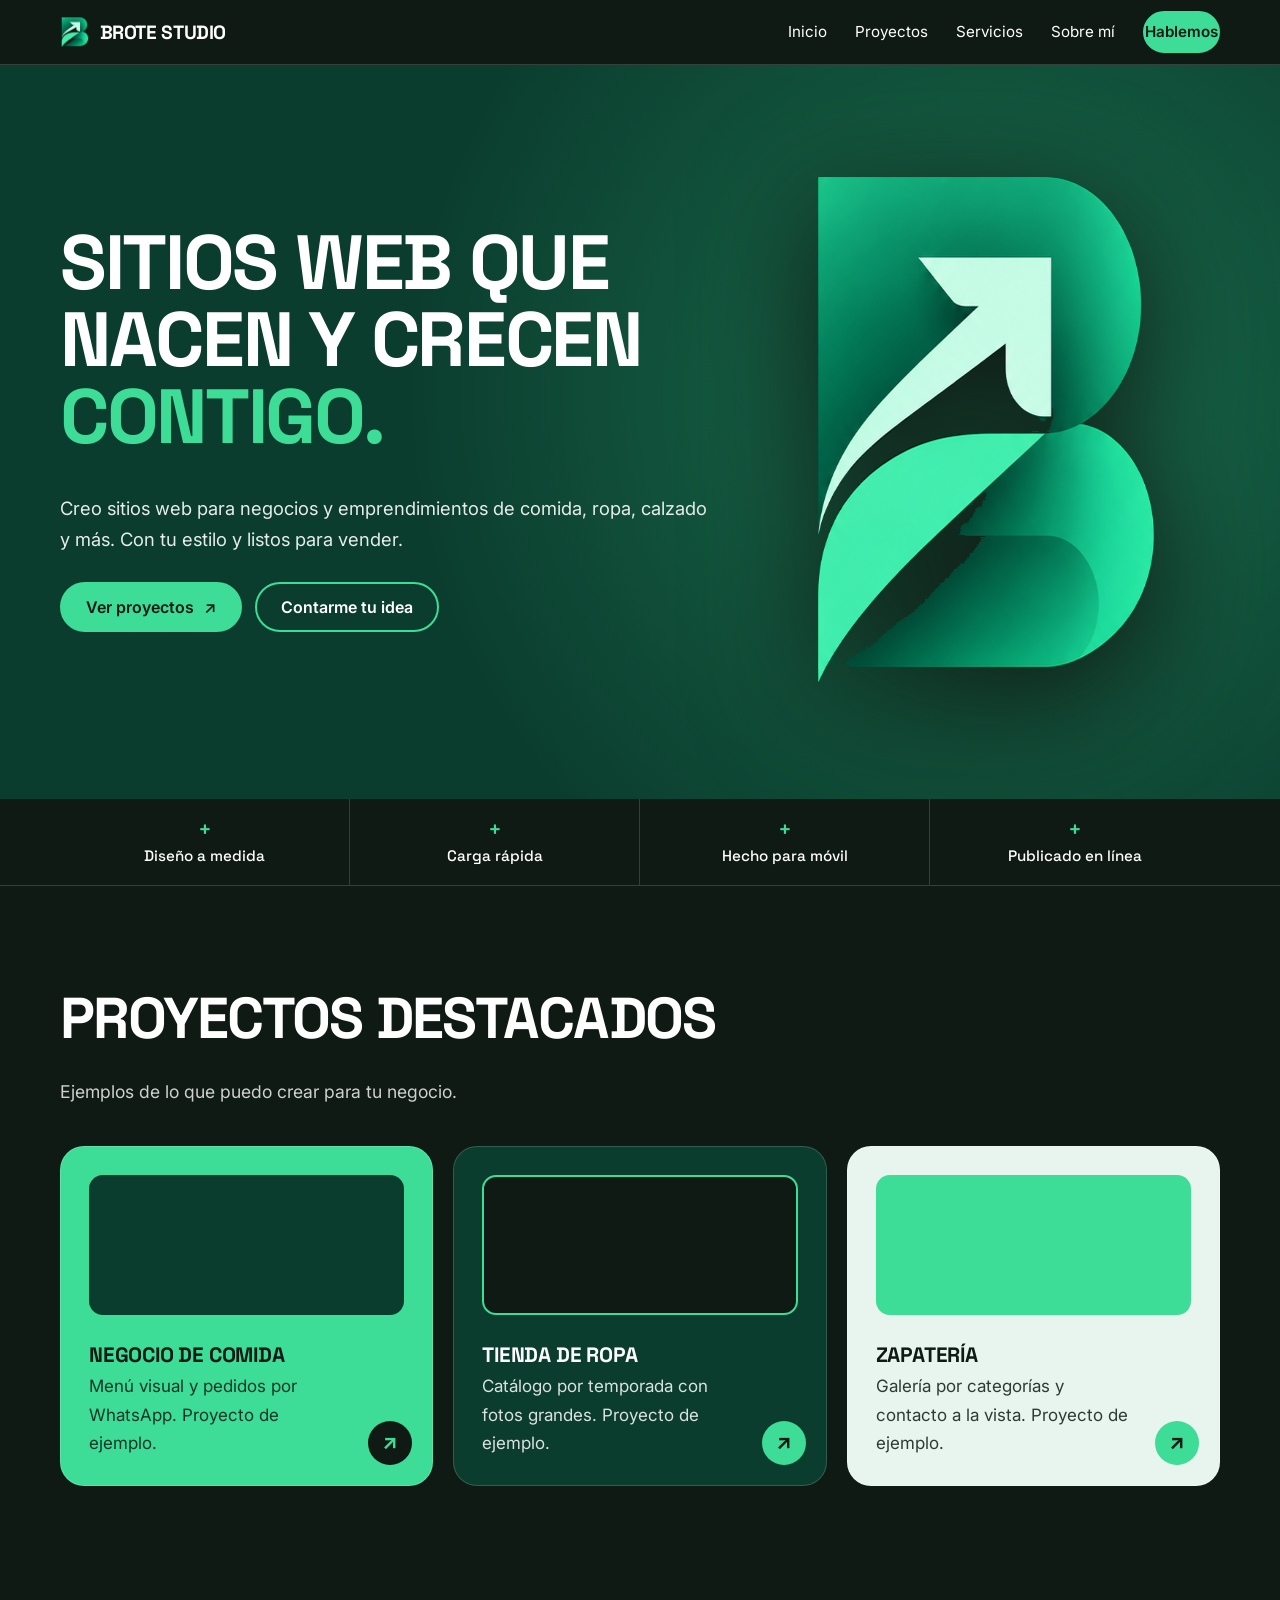
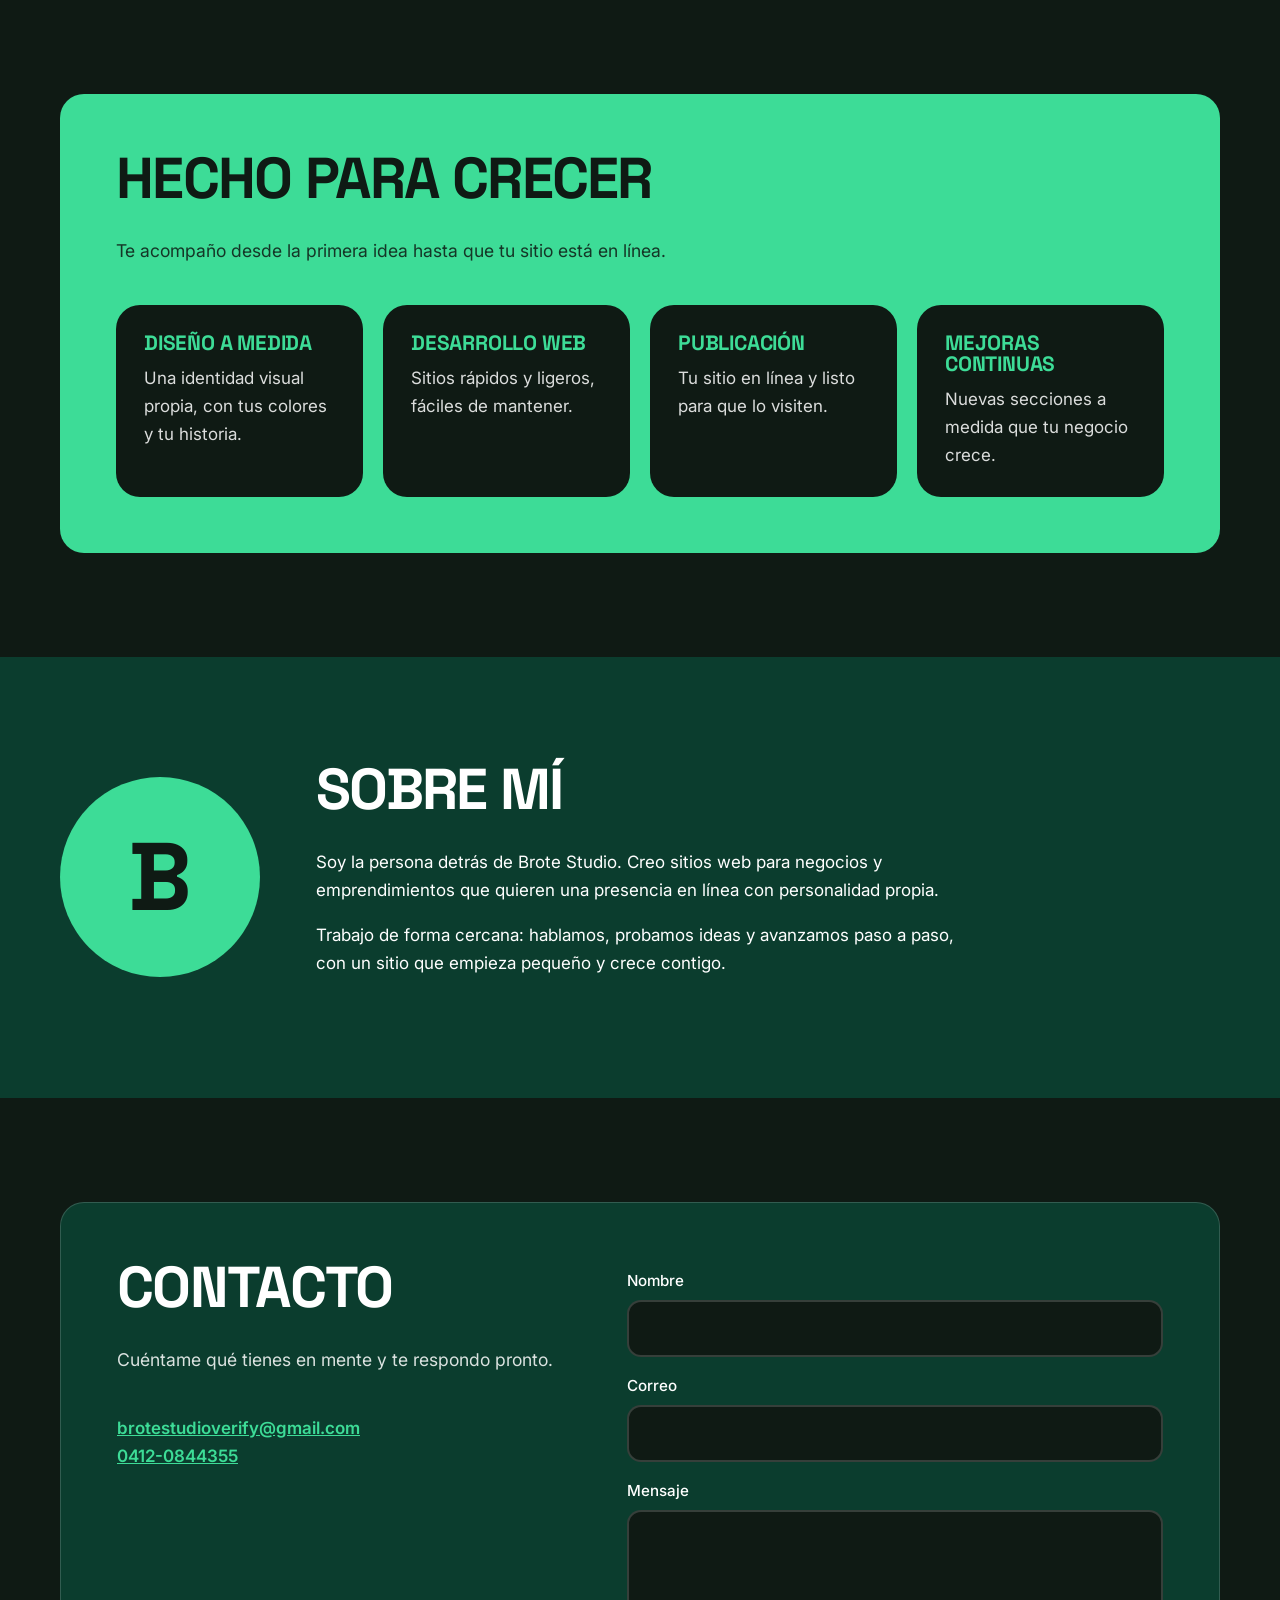
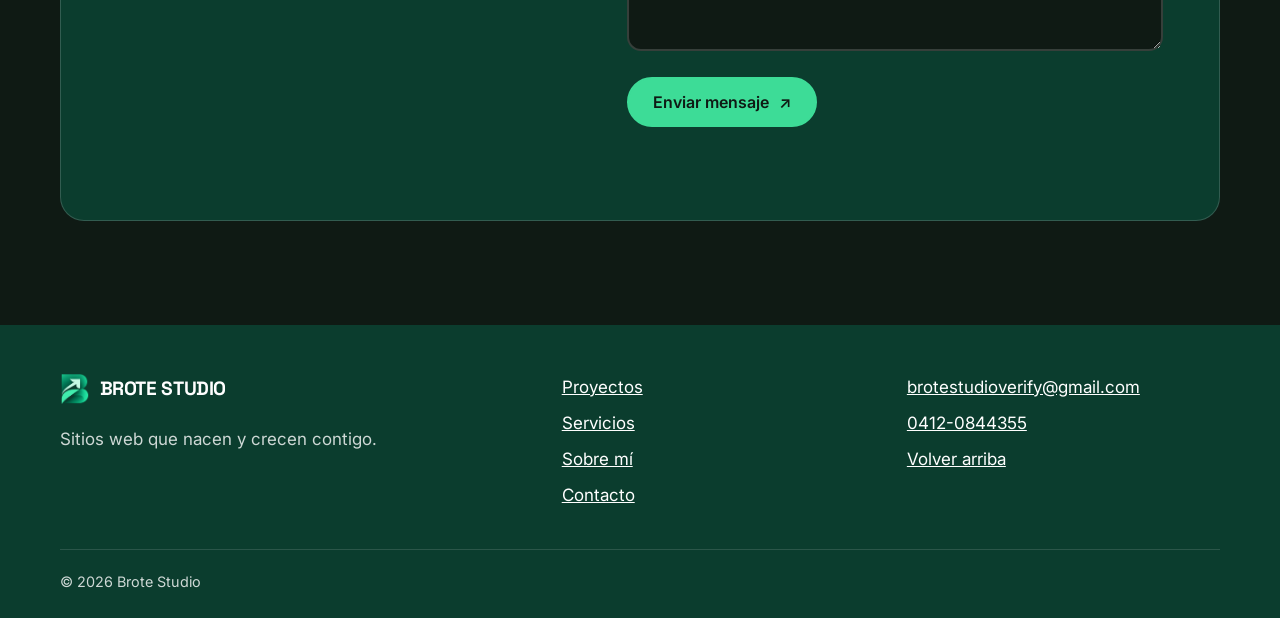
==== commit 6c3a7af9: "Add files via upload" ====
--- a/index.html
+++ b/index.html
@@ -122,7 +122,10 @@
           <h2>Contacto</h2>
           <p class="section-intro">Cuéntame qué tienes en mente y te respondo pronto.</p>
           <!-- TODO: cuando tengas Instagram, agrégalo aquí y en el pie de página. -->
-          <p><a class="mail" href="mailto:brotestudioverify@gmail.com">brotestudioverify@gmail.com</a></p>
+          <p class="datos">
+            <a class="mail" href="mailto:brotestudioverify@gmail.com">brotestudioverify@gmail.com</a><br>
+            <a class="mail" href="tel:+584120844355">0412-0844355</a>
+          </p>
         </div>
         <form class="form" id="contact-form" novalidate>
           <label for="nombre">Nombre</label>
@@ -154,6 +157,7 @@
     </nav>
     <div>
       <a href="mailto:brotestudioverify@gmail.com">brotestudioverify@gmail.com</a>
+      <a href="tel:+584120844355">0412-0844355</a>
       <a href="#top">Volver arriba</a>
     </div>
   </div>
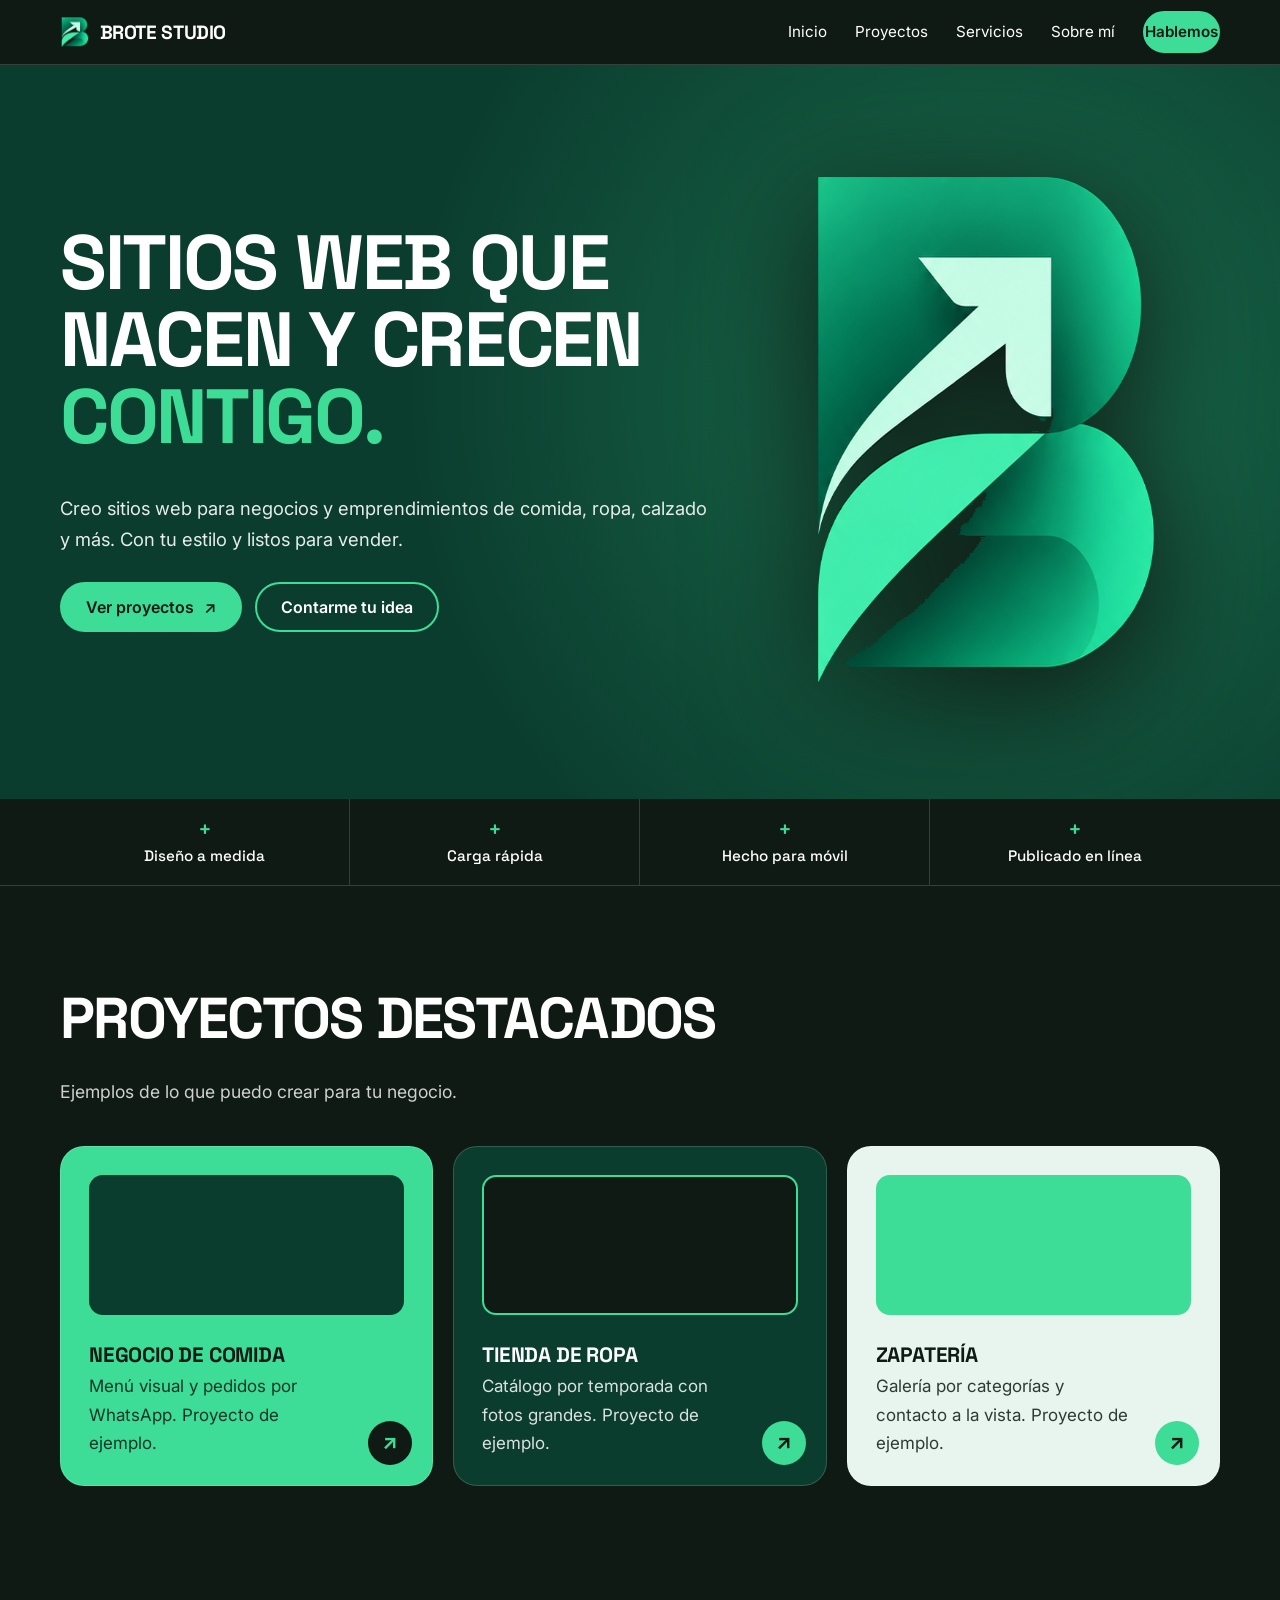
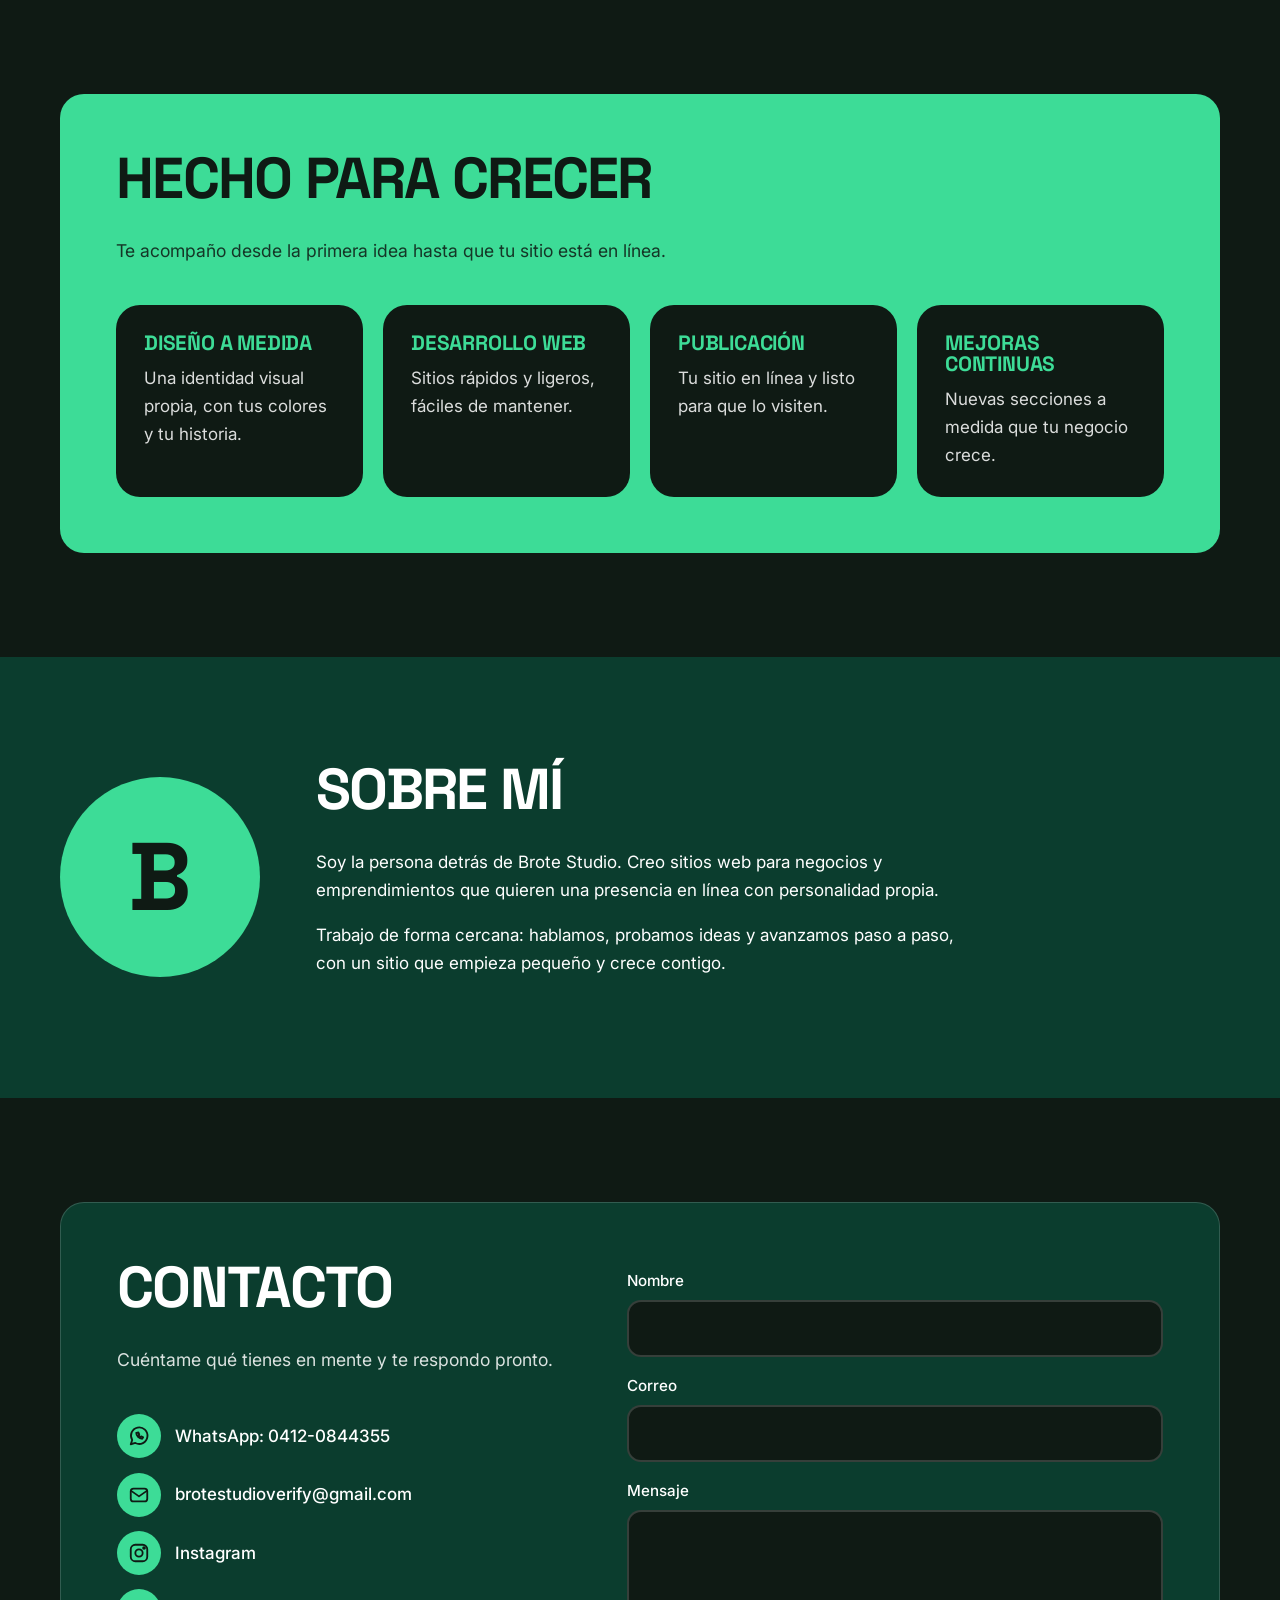
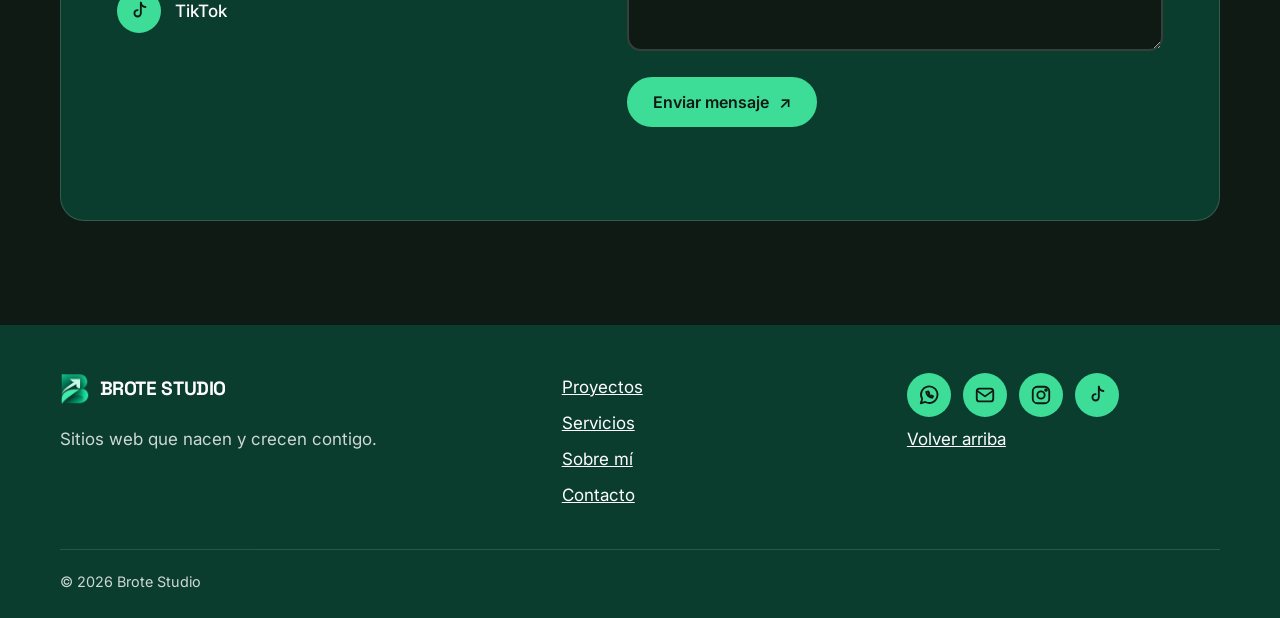
==== commit 699c27f2: "Add files via upload" ====
--- a/index.html
+++ b/index.html
@@ -12,6 +12,13 @@
   <link rel="stylesheet" href="styles.css">
 </head>
 <body>
+
+<svg width="0" height="0" style="position:absolute" aria-hidden="true">
+  <symbol id="i-wa" viewBox="0 0 24 24" fill="none" stroke="currentColor" stroke-width="2" stroke-linecap="round" stroke-linejoin="round"><path d="M3 21l1.6-4.6A9 9 0 1 1 8 19.6L3 21z"/><path d="M9 8.5c0 3.5 3 6.5 6.5 6.5l1-1.6-2-1-.9.8c-.9-.4-1.7-1.2-2.1-2.1l.8-.9-1-2L9 8.5z"/></symbol>
+  <symbol id="i-mail" viewBox="0 0 24 24" fill="none" stroke="currentColor" stroke-width="2" stroke-linecap="round" stroke-linejoin="round"><rect x="3" y="5" width="18" height="14" rx="3"/><path d="M3.5 7.5l8.5 6 8.5-6"/></symbol>
+  <symbol id="i-ig" viewBox="0 0 24 24" fill="none" stroke="currentColor" stroke-width="2" stroke-linecap="round" stroke-linejoin="round"><rect x="3" y="3" width="18" height="18" rx="5"/><circle cx="12" cy="12" r="4"/><circle cx="17.5" cy="6.5" r="1" fill="currentColor"/></symbol>
+  <symbol id="i-tt" viewBox="0 0 24 24" fill="none" stroke="currentColor" stroke-width="2" stroke-linecap="round" stroke-linejoin="round"><path d="M14 3v11.5a3.5 3.5 0 1 1-3.5-3.5"/><path d="M14 3c.4 2.7 2.2 4.4 5 4.6"/></symbol>
+</svg>
 
 <header class="site-header" id="top">
   <div class="wrap bar">
@@ -121,11 +128,13 @@
         <div>
           <h2>Contacto</h2>
           <p class="section-intro">Cuéntame qué tienes en mente y te respondo pronto.</p>
-          <!-- TODO: cuando tengas Instagram, agrégalo aquí y en el pie de página. -->
-          <p class="datos">
-            <a class="mail" href="mailto:brotestudioverify@gmail.com">brotestudioverify@gmail.com</a><br>
-            <a class="mail" href="tel:+584120844355">0412-0844355</a>
-          </p>
+          <ul class="links">
+            <li><a href="https://wa.me/584120844355?text=Hola%20Brote%20Studio%2C%20quiero%20un%20sitio%20web%20para%20mi%20negocio" target="_blank" rel="noopener"><span class="ico"><svg><use href="#i-wa"/></svg></span>WhatsApp: 0412-0844355</a></li>
+            <li><a href="https://mail.google.com/mail/?view=cm&to=brotestudioverify@gmail.com&su=Quiero%20un%20sitio%20web" target="_blank" rel="noopener"><span class="ico"><svg><use href="#i-mail"/></svg></span>brotestudioverify@gmail.com</a></li>
+            <!-- TODO: reemplaza estos dos enlaces por tus perfiles reales (ej. https://instagram.com/tu_usuario) -->
+            <li><a href="https://www.instagram.com/" target="_blank" rel="noopener"><span class="ico"><svg><use href="#i-ig"/></svg></span>Instagram</a></li>
+            <li><a href="https://www.tiktok.com/" target="_blank" rel="noopener"><span class="ico"><svg><use href="#i-tt"/></svg></span>TikTok</a></li>
+          </ul>
         </div>
         <form class="form" id="contact-form" novalidate>
           <label for="nombre">Nombre</label>
@@ -156,8 +165,12 @@
       <a href="#contacto">Contacto</a>
     </nav>
     <div>
-      <a href="mailto:brotestudioverify@gmail.com">brotestudioverify@gmail.com</a>
-      <a href="tel:+584120844355">0412-0844355</a>
+      <div class="redes">
+        <a class="ico" href="https://wa.me/584120844355" target="_blank" rel="noopener" aria-label="WhatsApp"><svg><use href="#i-wa"/></svg></a>
+        <a class="ico" href="https://mail.google.com/mail/?view=cm&to=brotestudioverify@gmail.com" target="_blank" rel="noopener" aria-label="Gmail"><svg><use href="#i-mail"/></svg></a>
+        <a class="ico" href="https://www.instagram.com/" target="_blank" rel="noopener" aria-label="Instagram"><svg><use href="#i-ig"/></svg></a>
+        <a class="ico" href="https://www.tiktok.com/" target="_blank" rel="noopener" aria-label="TikTok"><svg><use href="#i-tt"/></svg></a>
+      </div>
       <a href="#top">Volver arriba</a>
     </div>
   </div>
--- a/styles.css
+++ b/styles.css
@@ -98,7 +98,13 @@
 /* Contacto */
 #contacto .panel { background: var(--verde-bosque); color: var(--blanco); border: 1px solid var(--linea); }
 .contact { display: grid; gap: 2.5rem; align-items: start; }
-.mail { color: var(--verde-menta); font-weight: 600; overflow-wrap: anywhere; }
+.links { list-style: none; padding: 0; margin: 0; display: grid; gap: .9rem; }
+.links a { display: flex; align-items: center; gap: .9rem; text-decoration: none; font-weight: 500; overflow-wrap: anywhere; }
+.links a:hover { color: var(--verde-menta); }
+.ico { flex: none; width: 44px; height: 44px; border-radius: 50%; background: var(--verde-menta); color: var(--casi-negro); display: grid; place-content: center; transition: transform .2s; }
+.ico svg { width: 22px; height: 22px; }
+a:hover > .ico, a.ico:hover { transform: translateY(-2px); }
+.redes { display: flex; gap: .75rem; }
 .form { display: grid; gap: .4rem; }
 .form label { font-weight: 500; font-size: .95rem; margin-top: .6rem; }
 .form input, .form textarea { width: 100%; padding: .75em 1em; border: 2px solid var(--linea); border-radius: var(--radio-sm); font: inherit; color: var(--blanco); background: var(--casi-negro); }
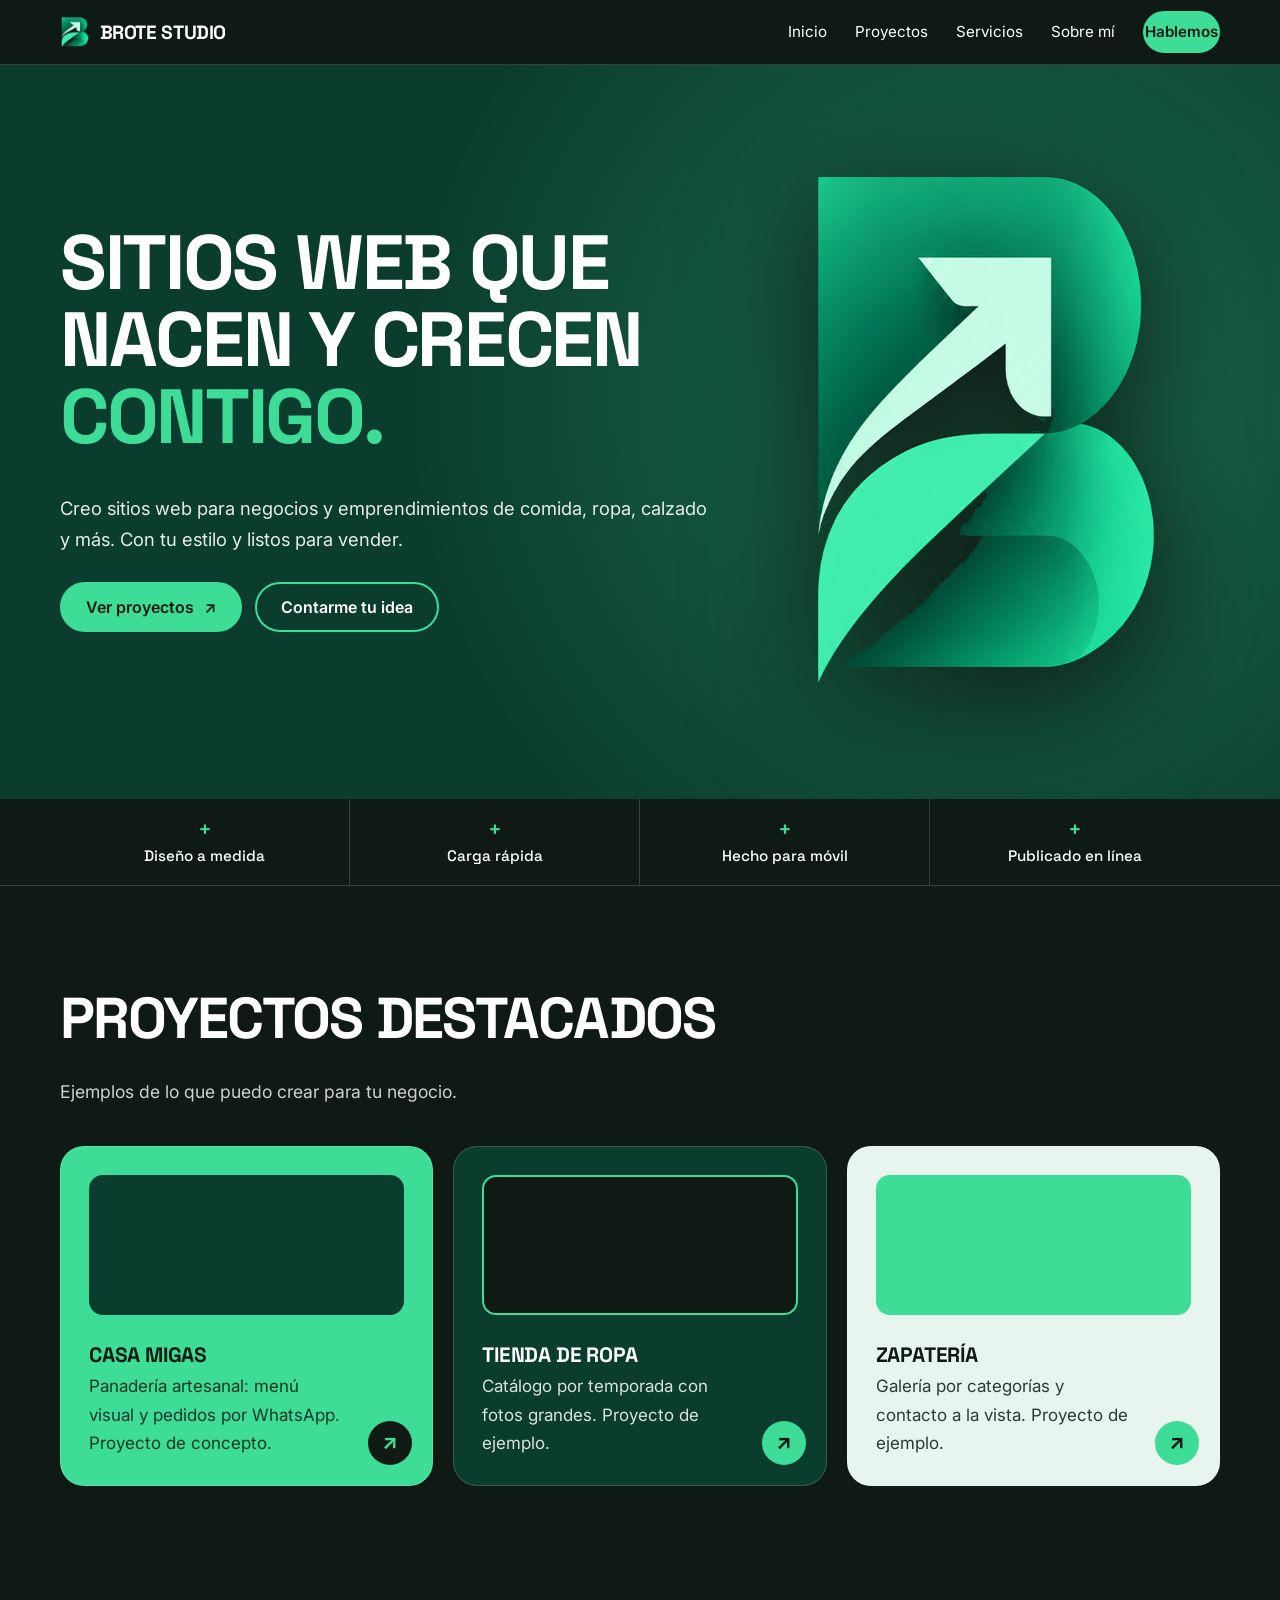
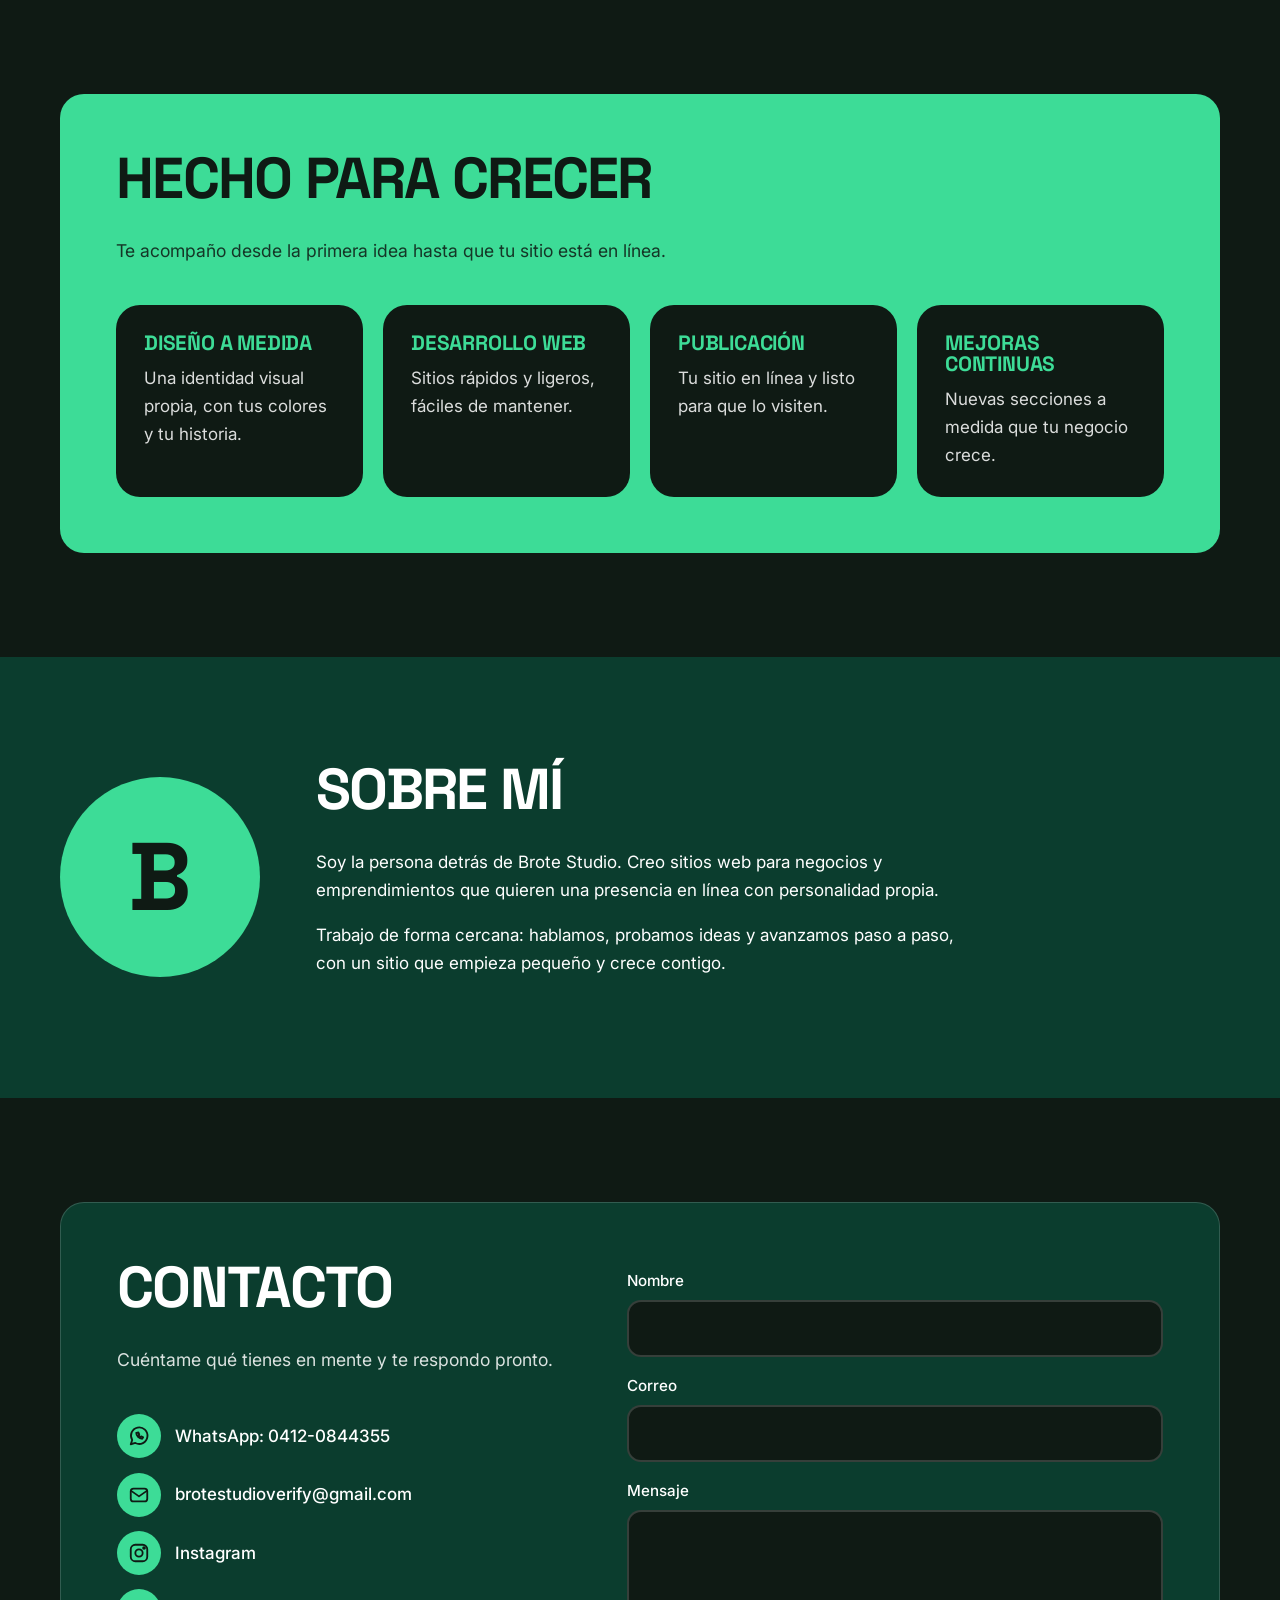
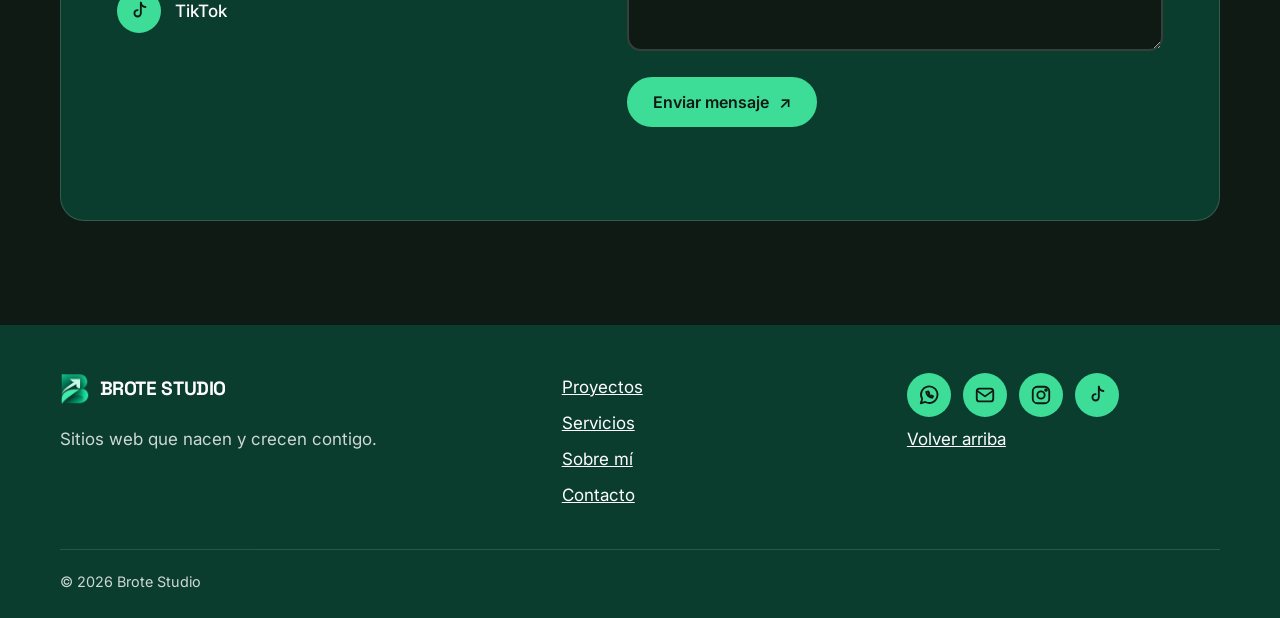
==== commit a6d9c743: "Add files via upload" ====
--- a/index.html
+++ b/index.html
@@ -72,8 +72,8 @@
       <div class="grid projects">
         <article class="card project p1">
           <div class="shape" aria-hidden="true"></div>
-          <h3>Negocio de comida</h3>
-          <p>Menú visual y pedidos por WhatsApp. Proyecto de ejemplo.</p>
+          <h3><a href="casa-migas.html">Casa Migas</a></h3>
+          <p>Panadería artesanal: menú visual y pedidos por WhatsApp. Proyecto de concepto.</p>
           <span class="go" aria-hidden="true">↗</span>
         </article>
         <article class="card project p2">
--- a/styles.css
+++ b/styles.css
@@ -147,3 +147,6 @@
   * { transition: none !important; }
   .line { animation: none; opacity: 1; transform: none; }
 }
+
+.project h3 a { text-decoration: none; }
+.project h3 a::after { content: ""; position: absolute; inset: 0; }
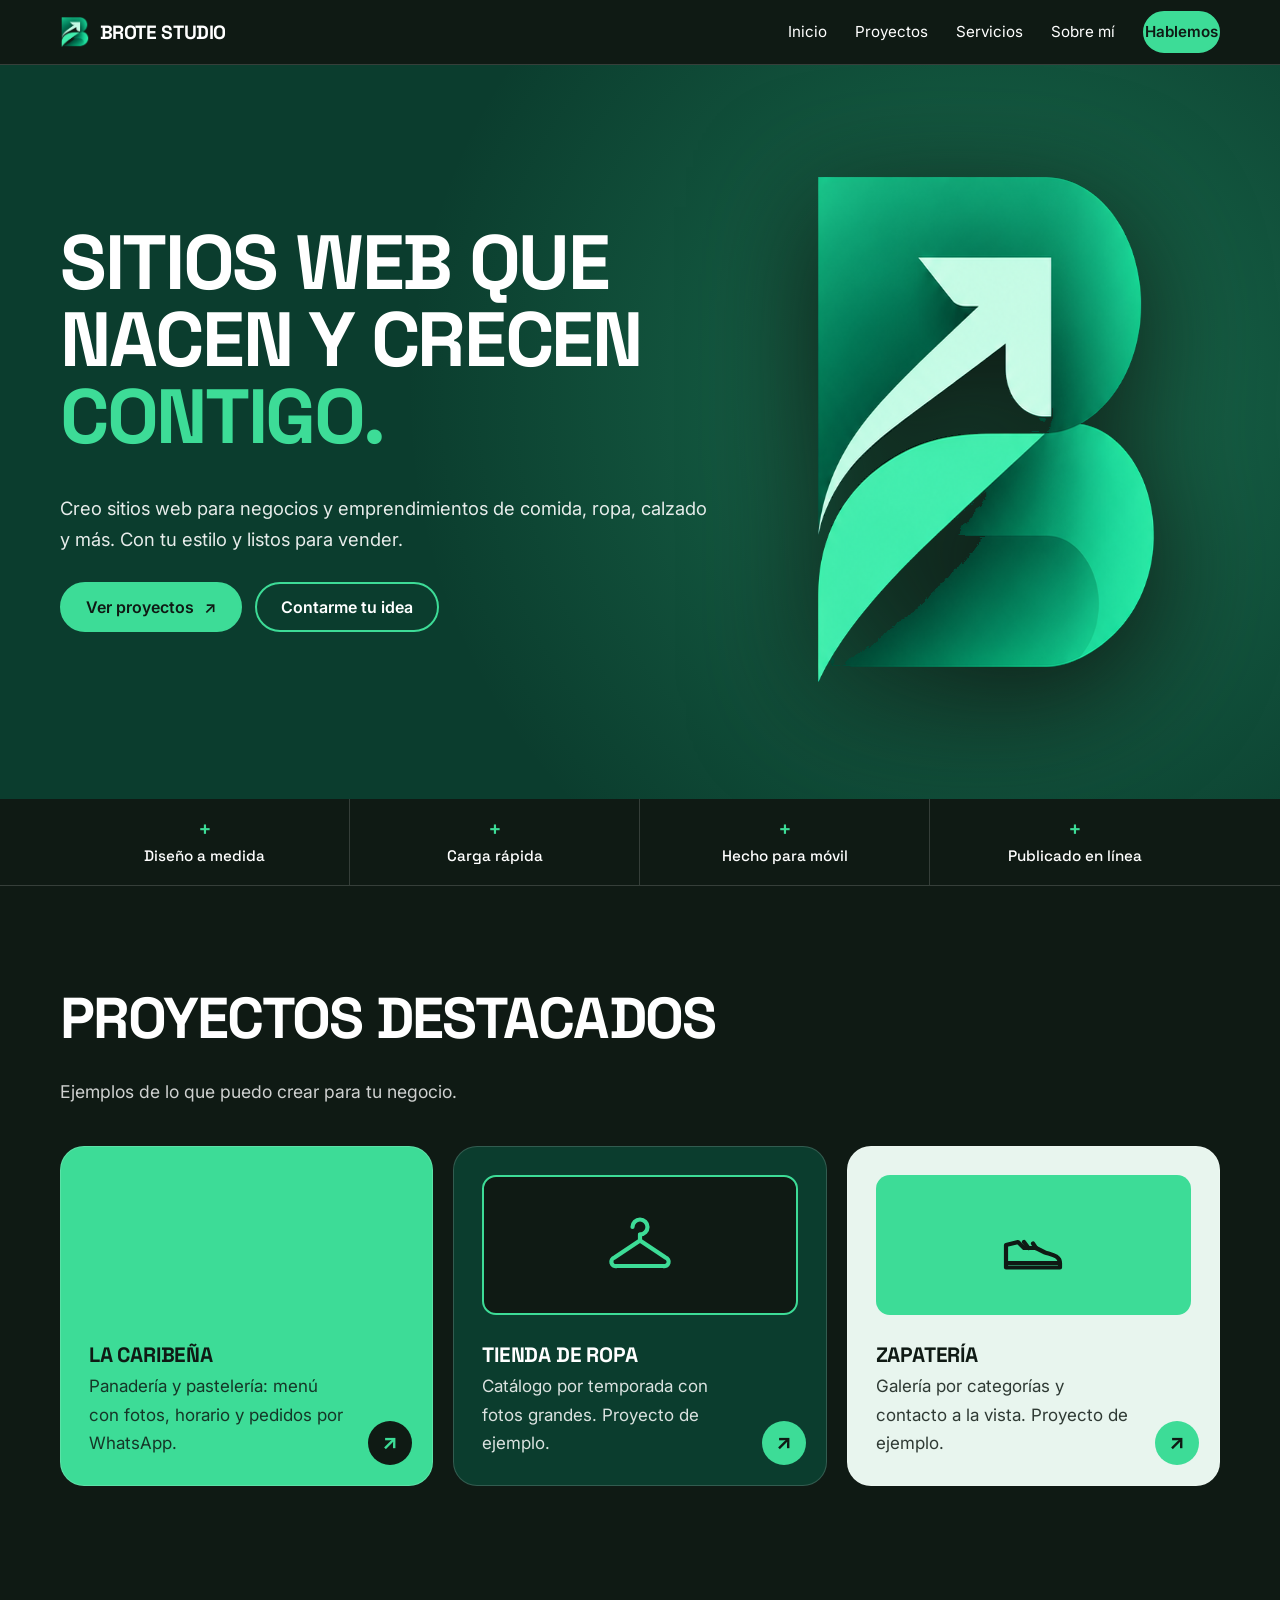
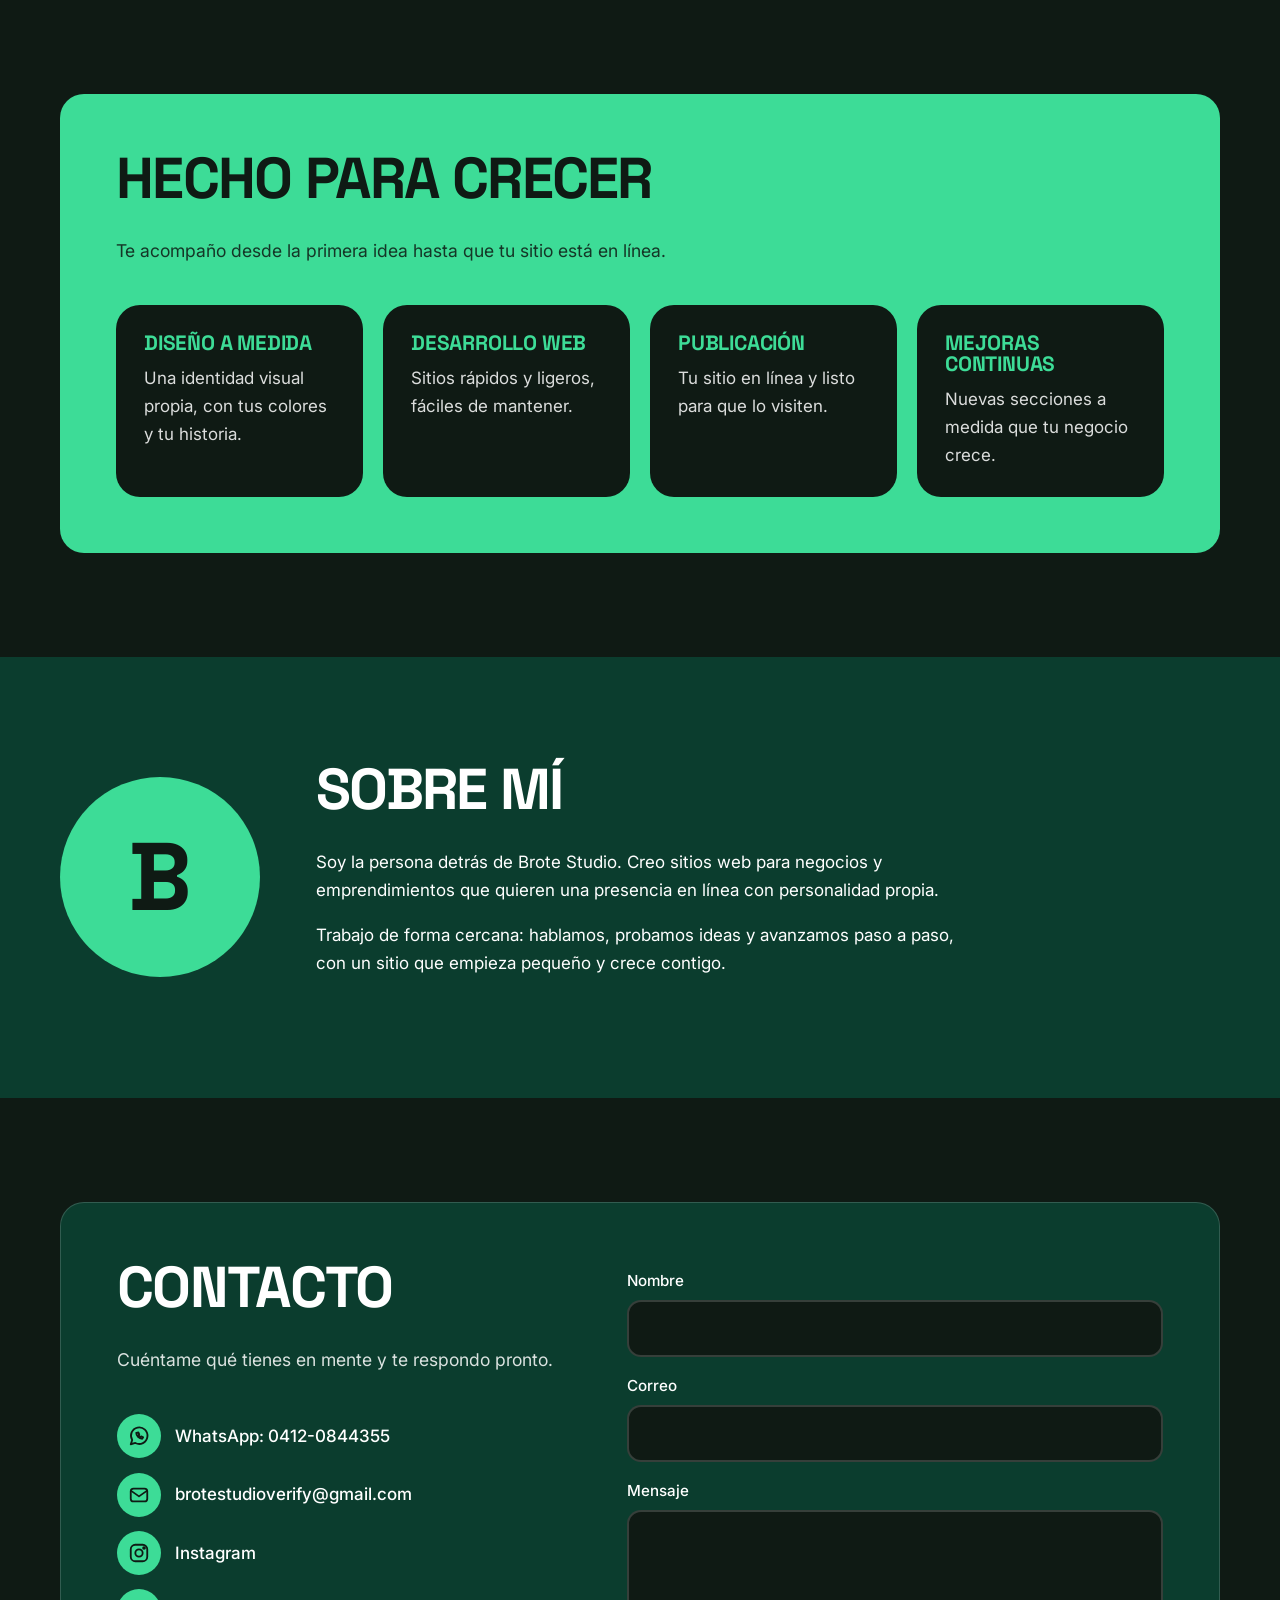
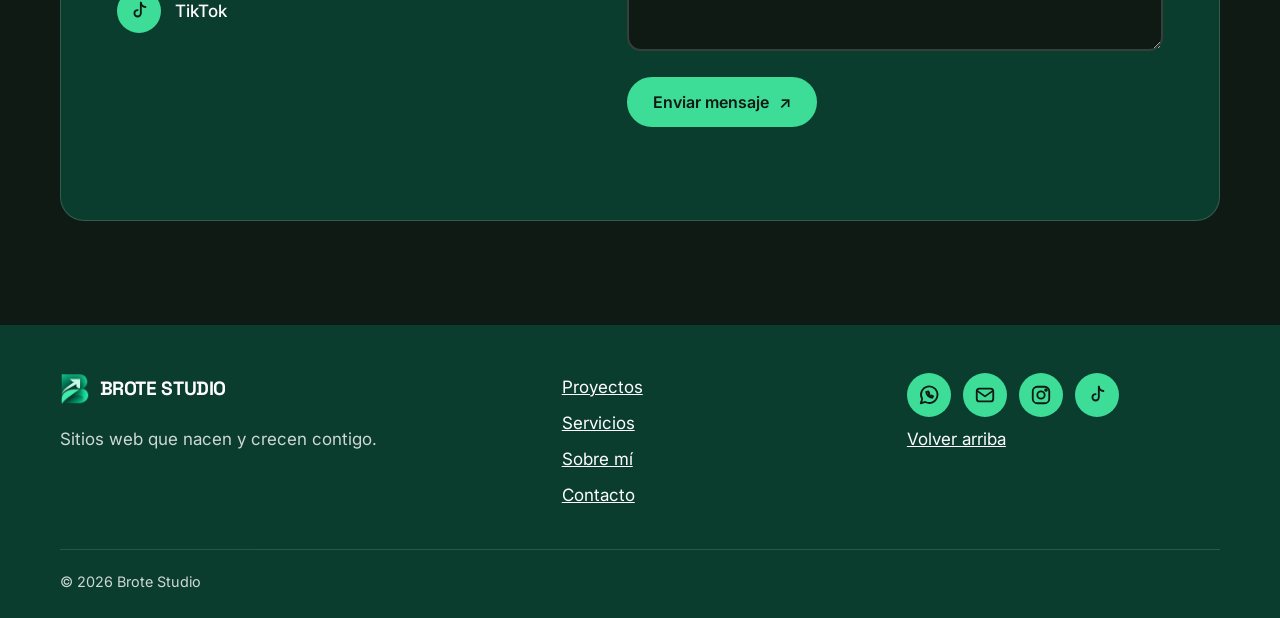
==== commit d10788e8: "Add files via upload" ====
--- a/index.html
+++ b/index.html
@@ -72,18 +72,18 @@
       <div class="grid projects">
         <article class="card project p1">
           <div class="shape" aria-hidden="true"></div>
-          <h3><a href="casa-migas.html">Casa Migas</a></h3>
-          <p>Panadería artesanal: menú visual y pedidos por WhatsApp. Proyecto de concepto.</p>
+          <h3><a href="la-caribena.html">La Caribeña</a></h3>
+          <p>Panadería y pastelería: menú con fotos, horario y pedidos por WhatsApp.</p>
           <span class="go" aria-hidden="true">↗</span>
         </article>
         <article class="card project p2">
-          <div class="shape" aria-hidden="true"></div>
+          <div class="shape" aria-hidden="true"><svg viewBox="0 0 24 24"><path d="M12 8.5a2.5 2.5 0 1 0-2.5-2.5"/><path d="M12 8.5v2L3.5 16.2A1.4 1.4 0 0 0 4.3 19h15.4a1.4 1.4 0 0 0 .8-2.8L12 10.5"/></svg></div>
           <h3>Tienda de ropa</h3>
           <p>Catálogo por temporada con fotos grandes. Proyecto de ejemplo.</p>
           <span class="go" aria-hidden="true">↗</span>
         </article>
         <article class="card project p3">
-          <div class="shape" aria-hidden="true"></div>
+          <div class="shape" aria-hidden="true"><svg viewBox="0 0 24 24"><path d="M3 16v-4l4-1 2 2h4l3 1.5c2 .7 5 1 5 3.5v1.5H3z"/><path d="M3 18h18M9 11l1.5 2M12 11.5l1 1.5"/></svg></div>
           <h3>Zapatería</h3>
           <p>Galería por categorías y contacto a la vista. Proyecto de ejemplo.</p>
           <span class="go" aria-hidden="true">↗</span>
--- a/styles.css
+++ b/styles.css
@@ -150,3 +150,9 @@
 
 .project h3 a { text-decoration: none; }
 .project h3 a::after { content: ""; position: absolute; inset: 0; }
+
+.project .shape { display: grid; place-content: center; }
+.project .shape svg { width: 72px; height: 72px; fill: none; stroke: currentColor; stroke-width: 1.4; stroke-linecap: round; stroke-linejoin: round; }
+.p1 .shape { background: url(panes.jpg) center/cover; }
+.p2 .shape { color: var(--verde-menta); }
+.p3 .shape { color: var(--casi-negro); }
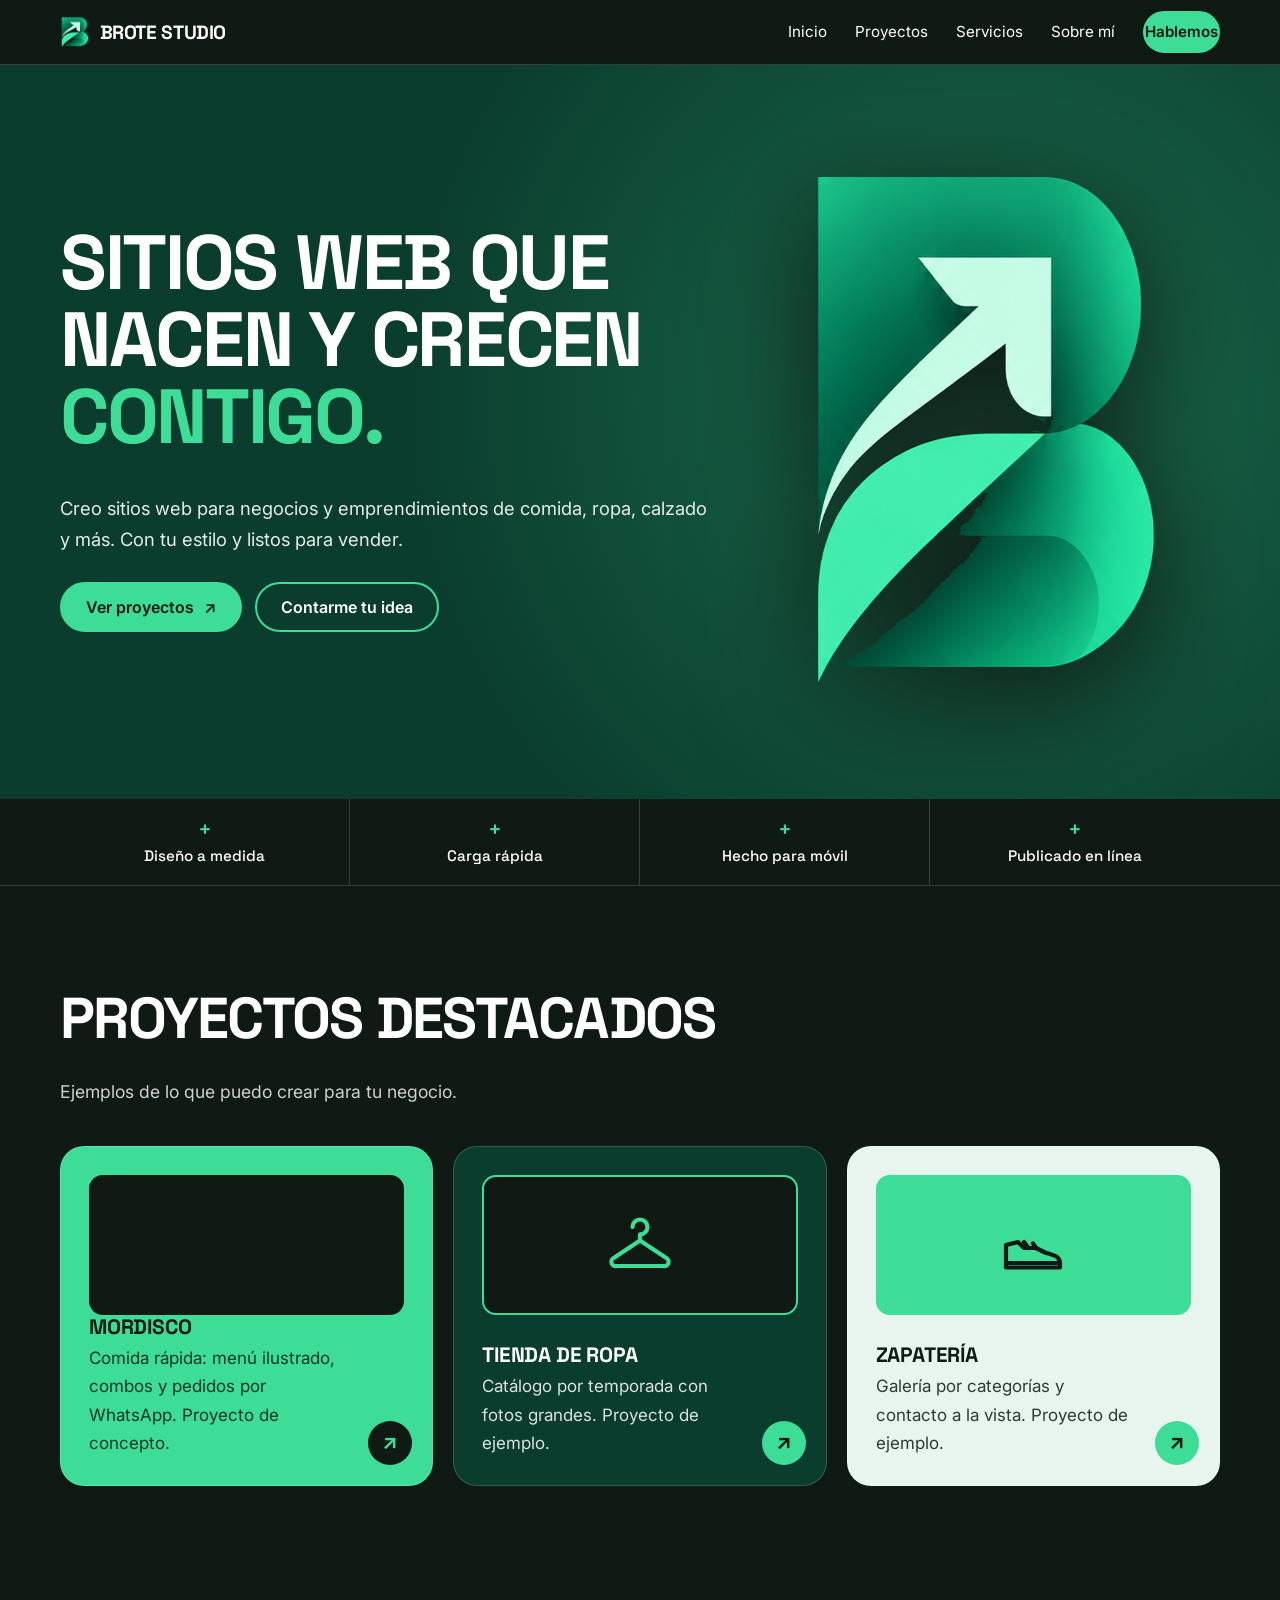
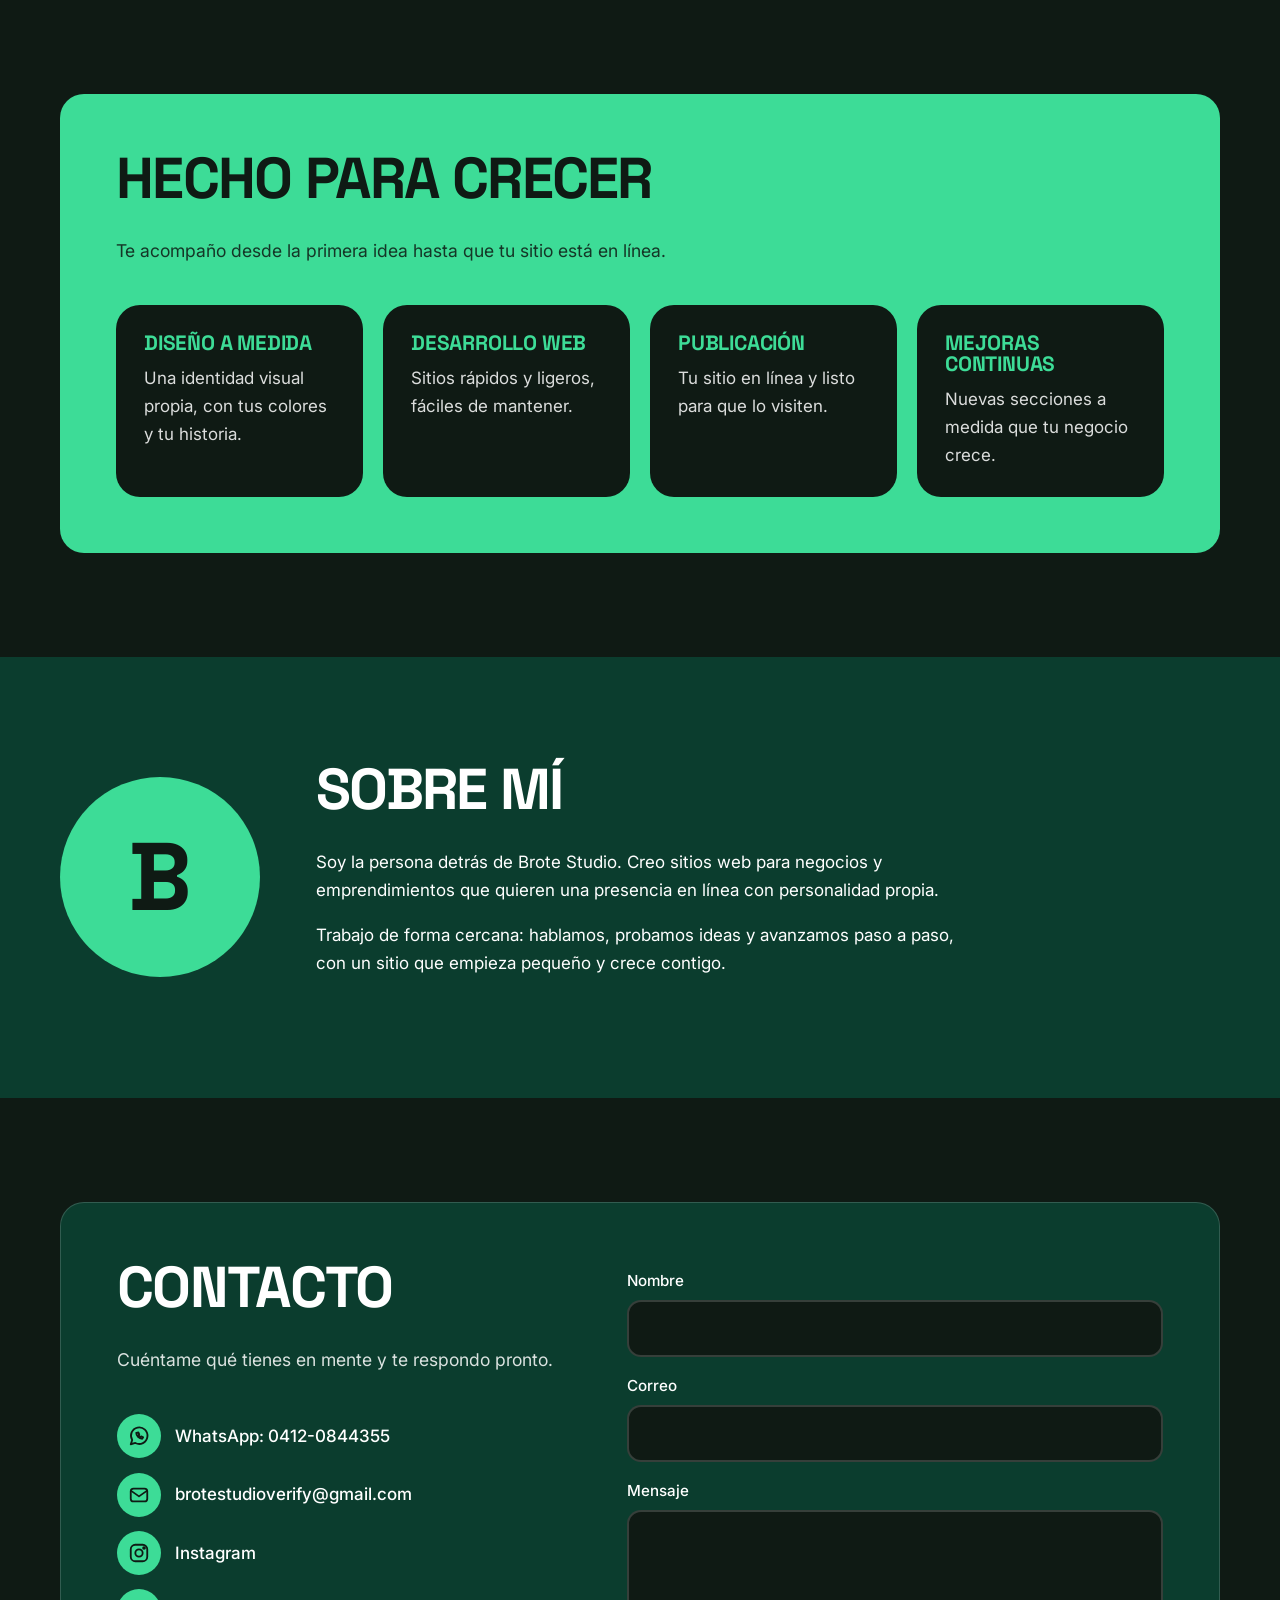
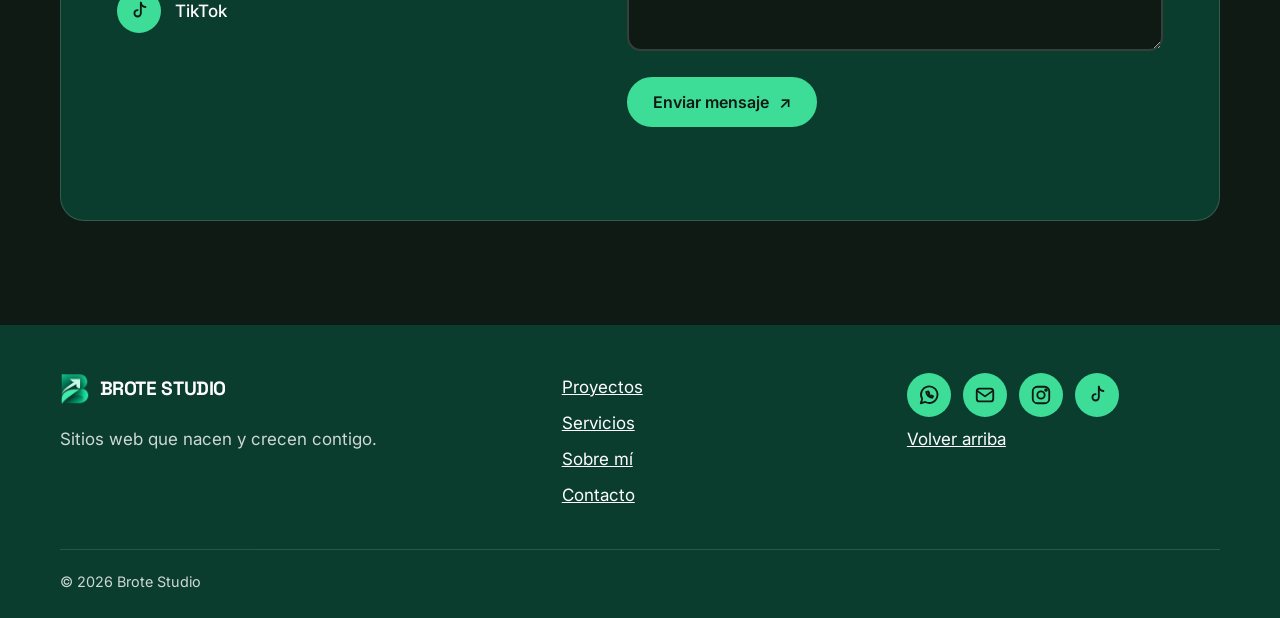
==== commit 63b1ee6f: "Add files via upload" ====
--- a/index.html
+++ b/index.html
@@ -71,9 +71,9 @@
       <!-- TODO: reemplaza por tus proyectos reales cuando los tengas. -->
       <div class="grid projects">
         <article class="card project p1">
-          <div class="shape" aria-hidden="true"></div>
-          <h3><a href="la-caribena.html">La Caribeña</a></h3>
-          <p>Panadería y pastelería: menú con fotos, horario y pedidos por WhatsApp.</p>
+          <div class="shape" aria-hidden="true"><svg viewBox="0 0 120 100"><path d="M12 46C12 20 36 8 60 8s48 12 48 38z" fill="#C0711A"/><ellipse cx="40" cy="24" rx="3" ry="1.6" fill="#FFF4DC"/><ellipse cx="62" cy="18" rx="3" ry="1.6" fill="#FFF4DC"/><ellipse cx="82" cy="26" rx="3" ry="1.6" fill="#FFF4DC"/><path d="M8 48q8 8 16 0t16 0 16 0 16 0 16 0 16 0v6H8z" fill="#5DBB63"/><path d="M14 54h92l-14 8H28z" fill="#FFE08A"/><rect x="12" y="60" width="96" height="14" rx="7" fill="#5A3420"/><path d="M12 78h96v2c0 8-6 12-14 12H26c-8 0-14-4-14-12z" fill="#C0711A"/></svg></div>
+          <h3><a href="mordisco.html">Mordisco</a></h3>
+          <p>Comida rápida: menú ilustrado, combos y pedidos por WhatsApp. Proyecto de concepto.</p>
           <span class="go" aria-hidden="true">↗</span>
         </article>
         <article class="card project p2">
--- a/styles.css
+++ b/styles.css
@@ -153,6 +153,7 @@
 
 .project .shape { display: grid; place-content: center; }
 .project .shape svg { width: 72px; height: 72px; fill: none; stroke: currentColor; stroke-width: 1.4; stroke-linecap: round; stroke-linejoin: round; }
-.p1 .shape { background: url(panes.jpg) center/cover; }
+.p1 .shape { background: var(--casi-negro); padding: .5rem 0; }
+.p1 .shape svg { width: auto; height: 100%; stroke: none; fill: none; }
 .p2 .shape { color: var(--verde-menta); }
 .p3 .shape { color: var(--casi-negro); }
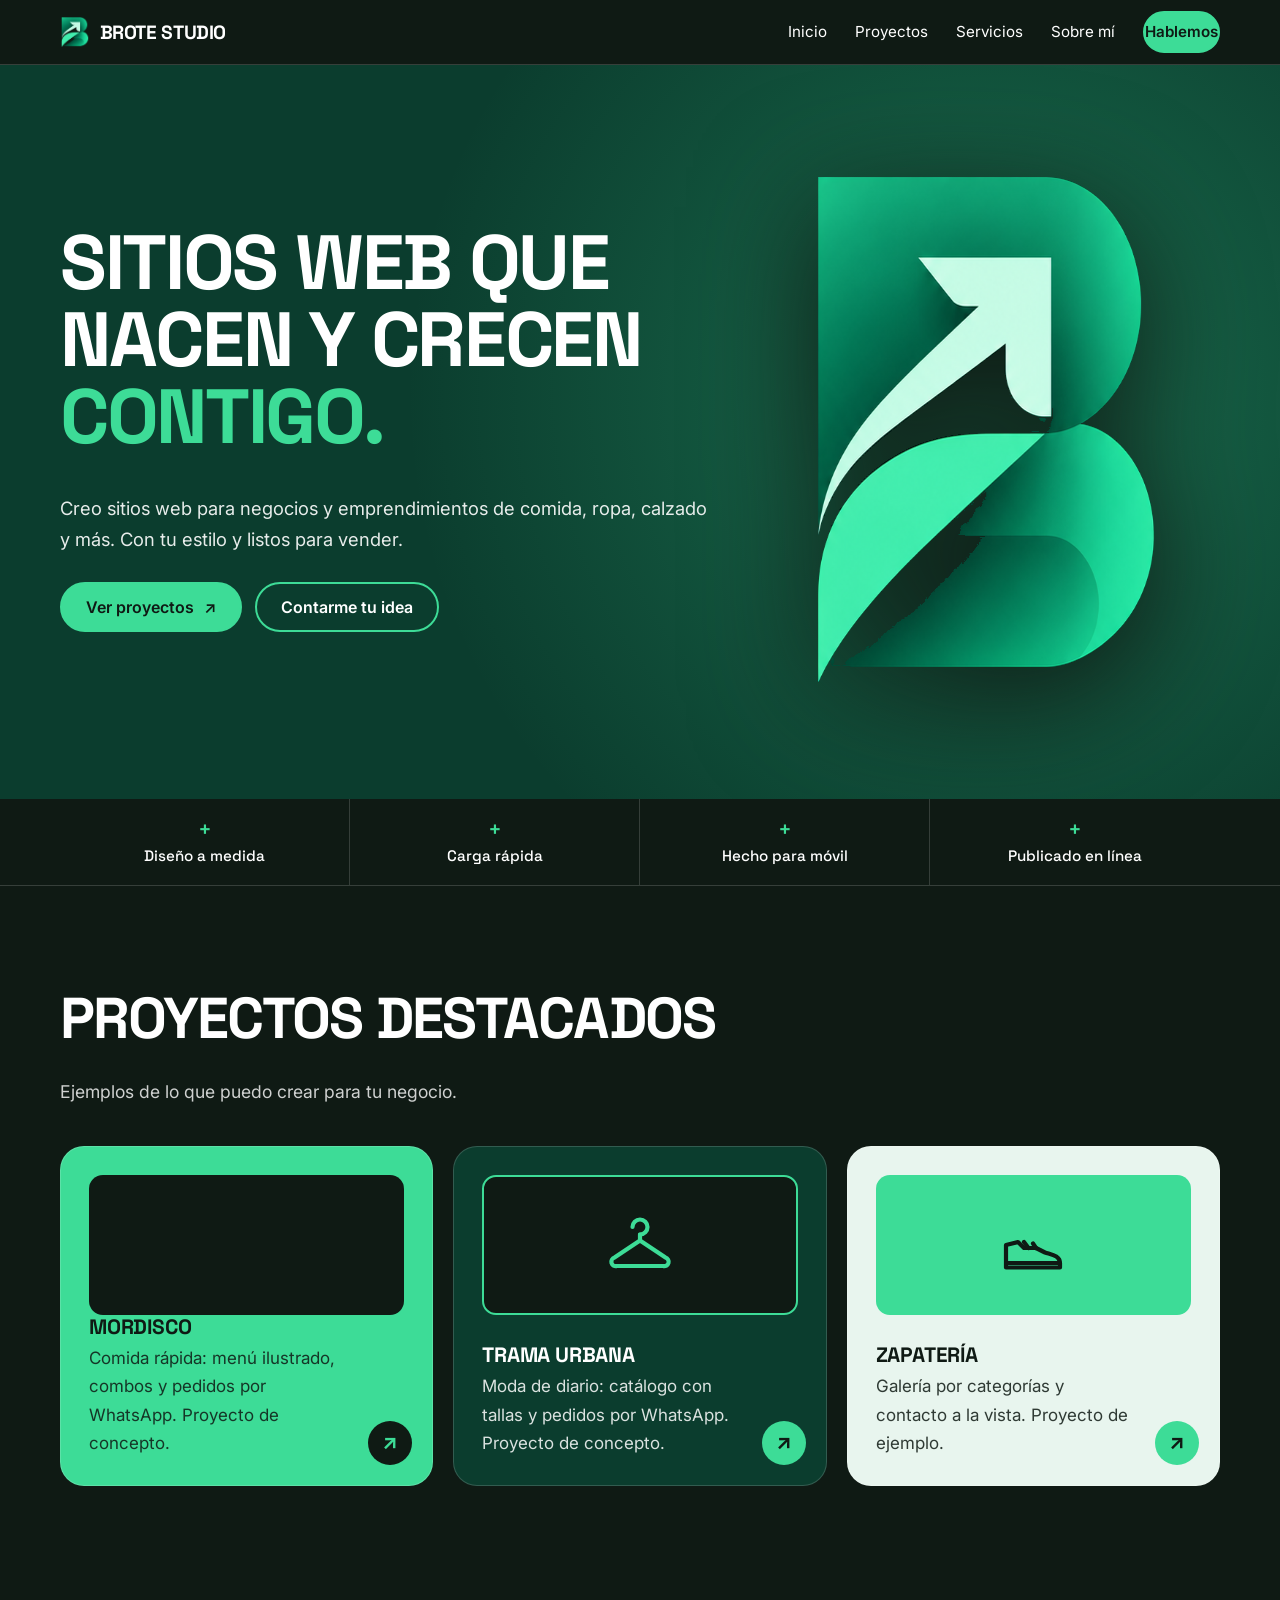
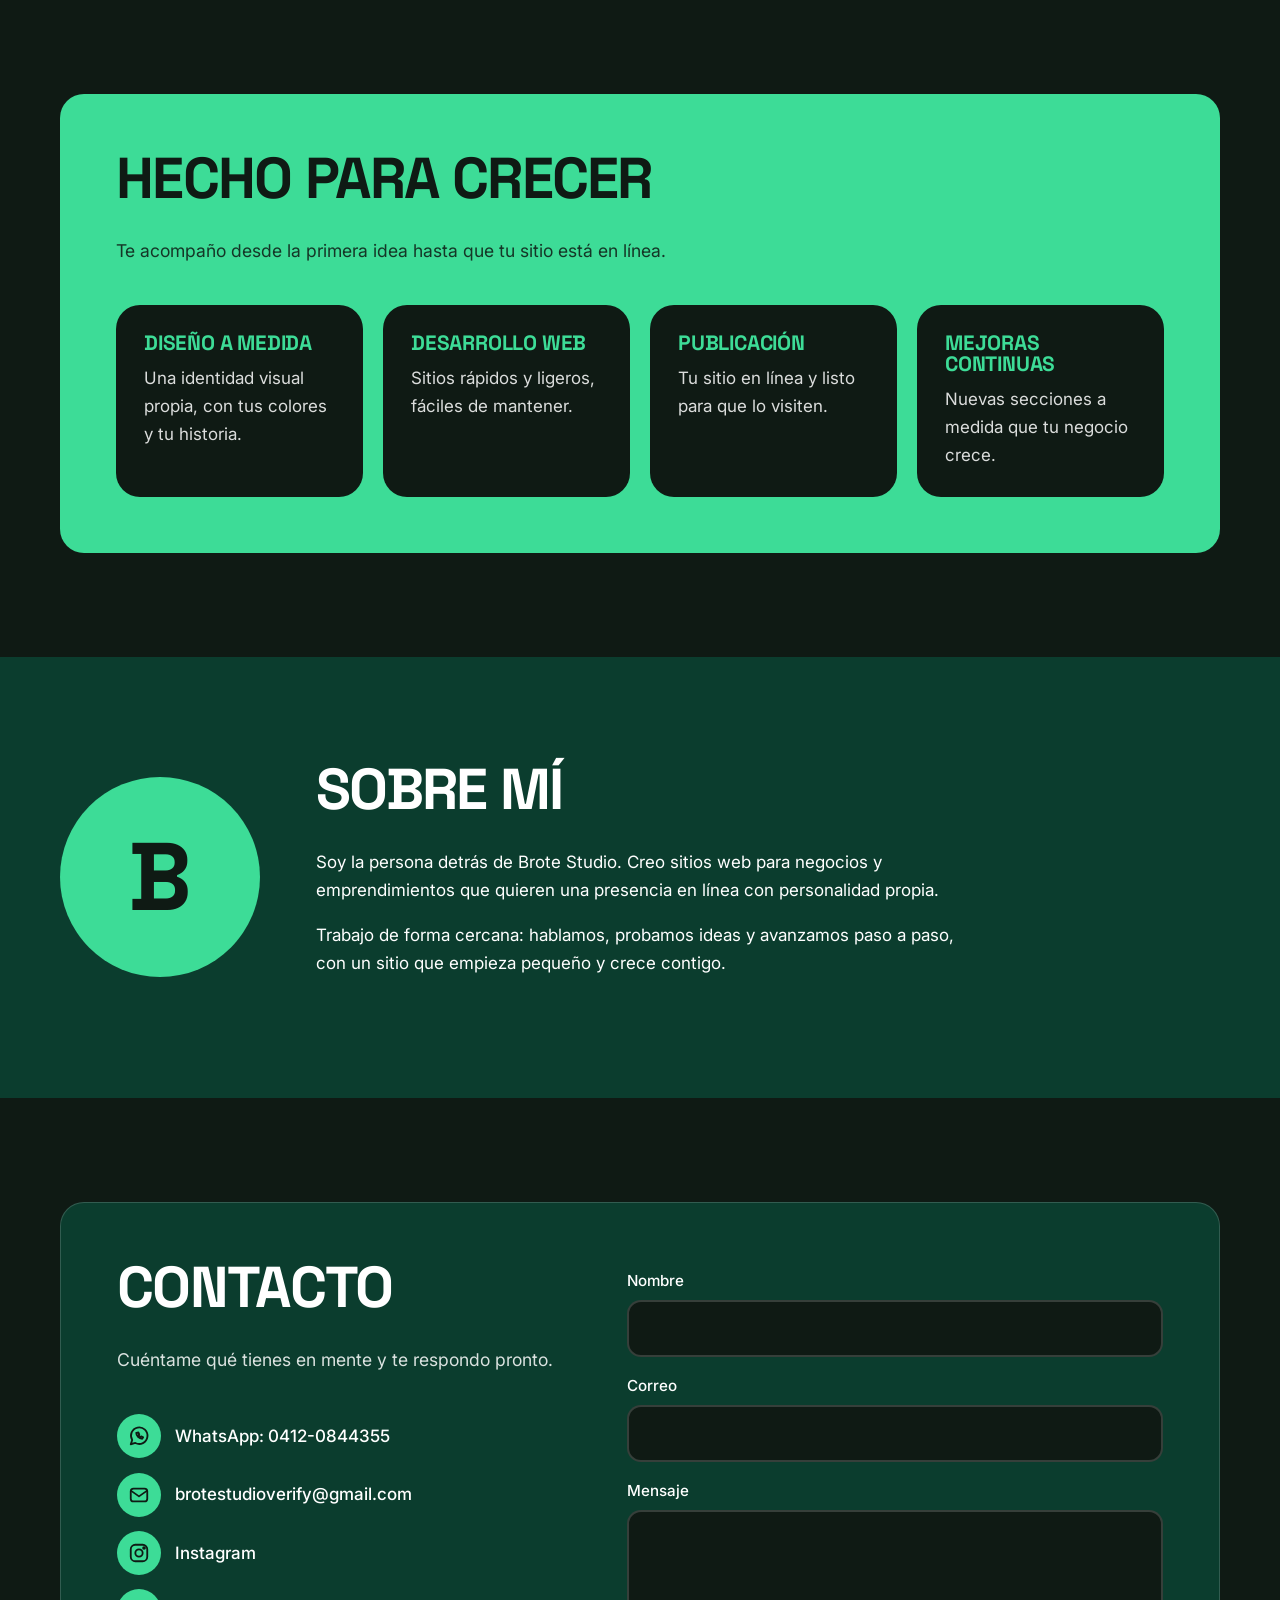
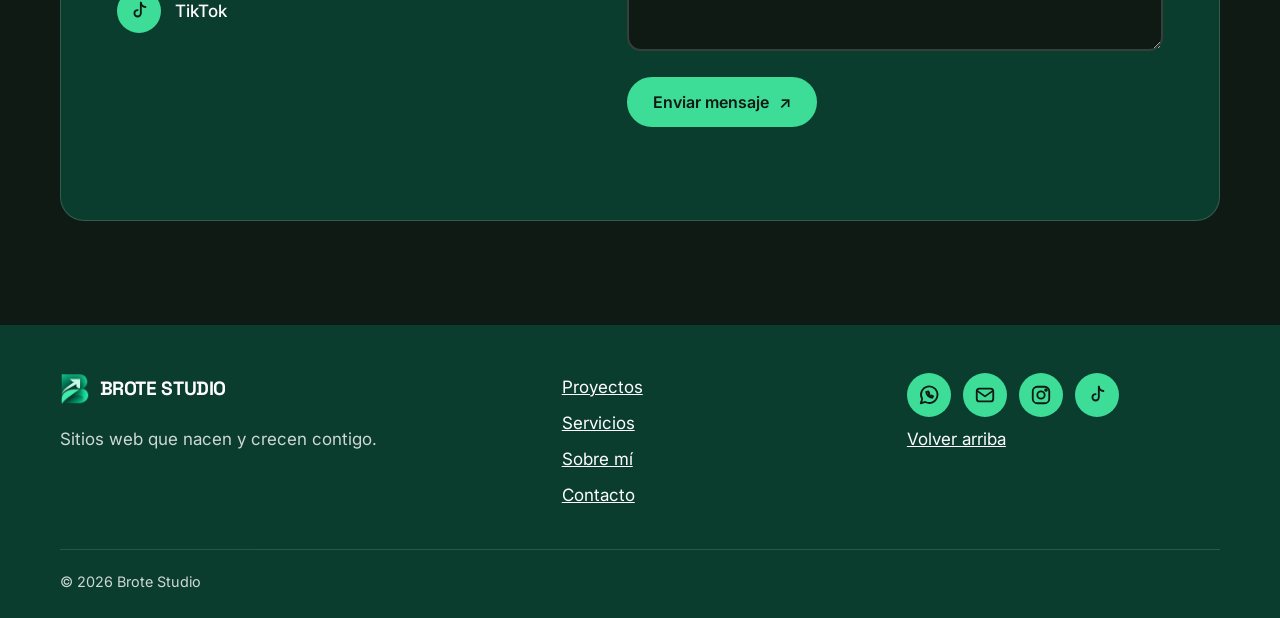
==== commit 4194eccc: "Add files via upload" ====
--- a/index.html
+++ b/index.html
@@ -78,8 +78,8 @@
         </article>
         <article class="card project p2">
           <div class="shape" aria-hidden="true"><svg viewBox="0 0 24 24"><path d="M12 8.5a2.5 2.5 0 1 0-2.5-2.5"/><path d="M12 8.5v2L3.5 16.2A1.4 1.4 0 0 0 4.3 19h15.4a1.4 1.4 0 0 0 .8-2.8L12 10.5"/></svg></div>
-          <h3>Tienda de ropa</h3>
-          <p>Catálogo por temporada con fotos grandes. Proyecto de ejemplo.</p>
+          <h3><a href="trama-urbana.html">Trama Urbana</a></h3>
+          <p>Moda de diario: catálogo con tallas y pedidos por WhatsApp. Proyecto de concepto.</p>
           <span class="go" aria-hidden="true">↗</span>
         </article>
         <article class="card project p3">
--- a/styles.css
+++ b/styles.css
@@ -157,3 +157,6 @@
 .p1 .shape svg { width: auto; height: 100%; stroke: none; fill: none; }
 .p2 .shape { color: var(--verde-menta); }
 .p3 .shape { color: var(--casi-negro); }
+
+.project h3, .project p { position: static; }
+.project h3 a::after { z-index: 1; }
